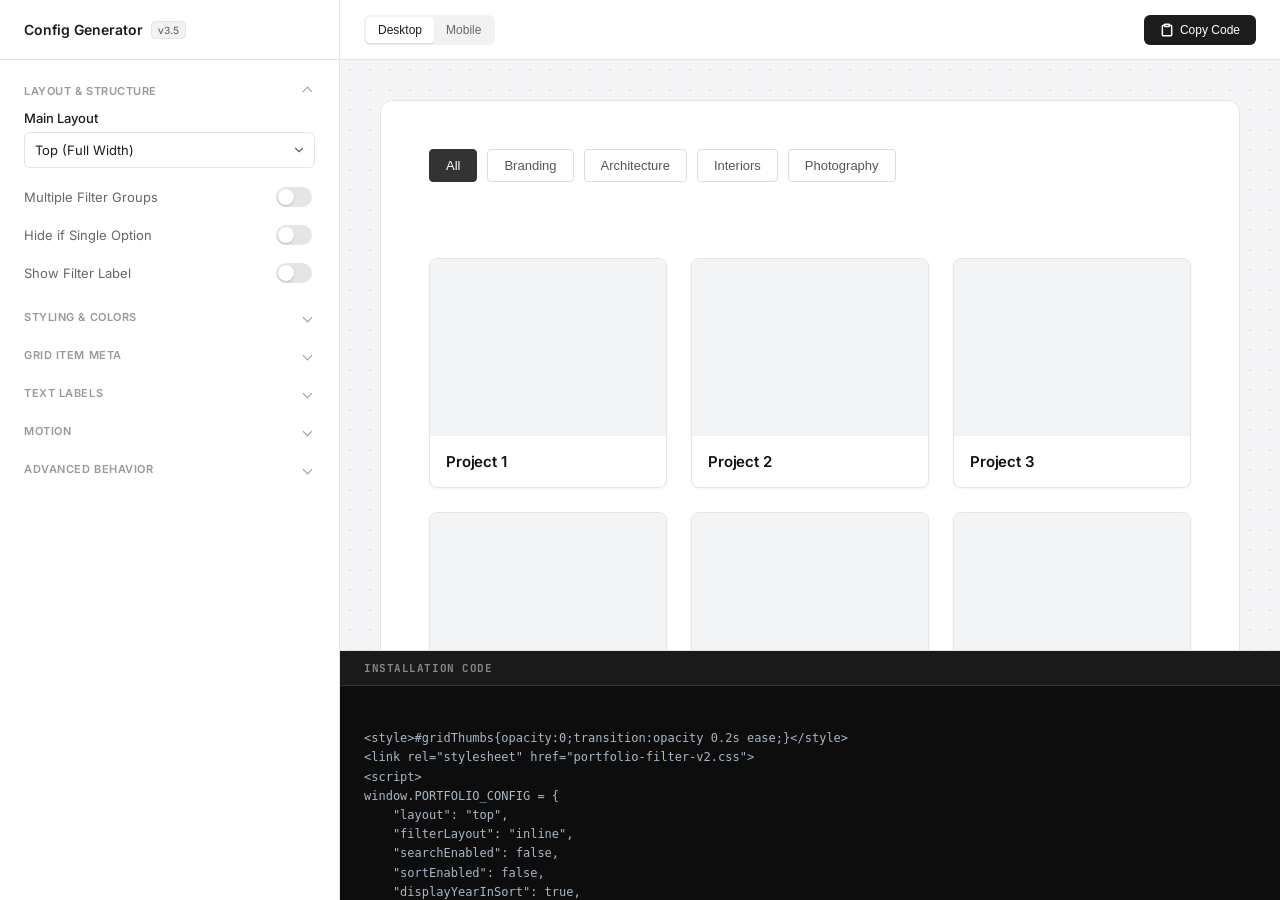
==== config-generator-v3.html @ 665043e7 "fix: code drawer fills full height on mobile code tab On mobile, the code tab was showing a fixed 25" ====
<!DOCTYPE html>
<html lang="en">
<head>
    <meta charset="UTF-8" />
    <meta name="viewport" content="width=device-width, initial-scale=1.0" />
    <title>Config Generator v3.5 (Premium UI)</title>

    <link rel="preconnect" href="https://fonts.googleapis.com">
    <link rel="preconnect" href="https://fonts.gstatic.com" crossorigin>
    <link href="https://fonts.googleapis.com/css2?family=Inter:wght@400;500;600&family=JetBrains+Mono:wght@400;500&display=swap" rel="stylesheet">

    <style>
        :root {
            /* --- THEME VARIABLES --- */
            --bg-body: #F5F5F7;
            --bg-sidebar: #FFFFFF;
            --text-main: #1C1C1E;
            --text-secondary: #666666;
            --text-tertiary: #999999;
            --border-light: #E5E5E5;
            --border-hover: #D4D4D4;
            --border-active: #1C1C1E;
            --accent: #1C1C1E;
            --accent-contrast: #FFFFFF;
            --shadow-sm: 0 1px 2px rgba(0,0,0,0.04);
            --shadow-md: 0 4px 6px -1px rgba(0,0,0,0.05), 0 2px 4px -1px rgba(0,0,0,0.03);
            --radius-sm: 6px;
            --radius-md: 8px;
            --radius-lg: 12px;
            --sidebar-width: 340px;
            --header-height: 60px;
        }

        * { box-sizing: border-box; outline: none; }

        body {
            font-family: 'Inter', sans-serif;
            background: var(--bg-body);
            color: var(--text-main);
            margin: 0;
            padding: 0;
            height: 100vh;
            display: flex;
            overflow: hidden;
            font-size: 13px;
            -webkit-font-smoothing: antialiased;
        }

        /* --- SIDEBAR --- */
        .sidebar {
            width: var(--sidebar-width);
            background: var(--bg-sidebar);
            border-right: 1px solid var(--border-light);
            display: flex;
            flex-direction: column;
            z-index: 20;
        }

        .sidebar-header {
            height: var(--header-height);
            padding: 0 24px;
            border-bottom: 1px solid var(--border-light);
            display: flex;
            align-items: center;
            justify-content: space-between;
            background: rgba(255,255,255,0.8);
            backdrop-filter: blur(10px);
        }

        .sidebar-header h2 {
            font-size: 14px;
            font-weight: 600;
            margin: 0;
            display: flex;
            align-items: center;
            gap: 8px;
        }

        .sidebar-header .badge {
            font-size: 10px;
            background: #F2F2F2;
            padding: 2px 6px;
            border-radius: 4px;
            color: var(--text-secondary);
            font-weight: 500;
            border: 1px solid #E5E5E5;
        }

        .sidebar-content {
            flex: 1;
            overflow-y: auto;
            padding: 24px;
        }

        .sidebar-content::-webkit-scrollbar { width: 6px; }
        .sidebar-content::-webkit-scrollbar-thumb { background: #E5E5E5; border-radius: 3px; }
        .sidebar-content::-webkit-scrollbar-thumb:hover { background: #D4D4D4; }

        .group { margin-bottom: 24px; }

        .group-header {
            font-size: 11px;
            font-weight: 600;
            text-transform: uppercase;
            letter-spacing: 0.05em;
            color: var(--text-tertiary);
            margin-bottom: 12px;
            cursor: pointer;
            display: flex;
            align-items: center;
            justify-content: space-between;
            transition: color 0.2s;
        }

        .group-header:hover { color: var(--text-main); }

        .group-header::after {
            content: '';
            width: 6px; height: 6px;
            border-right: 1.5px solid currentColor;
            border-bottom: 1.5px solid currentColor;
            transform: rotate(45deg);
            transition: transform 0.2s;
            margin-right: 4px;
        }

        .group.open .group-header::after { transform: rotate(-135deg); }
        .group-body { display: none; }
        .group.open .group-body { display: block; animation: slideIn 0.2s ease-out; }

        @keyframes slideIn { from { opacity: 0; transform: translateY(-5px); } to { opacity: 1; transform: translateY(0); } }

        .control-row { margin-bottom: 16px; }

        label {
            display: block;
            font-size: 13px;
            font-weight: 500;
            margin-bottom: 6px;
            color: var(--text-main);
        }

        .helper-text {
            font-size: 11px;
            color: var(--text-secondary);
            margin-top: 6px;
            line-height: 1.4;
        }

        input[type="text"], input[type="number"], select {
            width: 100%;
            height: 36px;
            padding: 0 10px;
            font-family: inherit;
            font-size: 13px;
            border: 1px solid var(--border-light);
            border-radius: var(--radius-sm);
            background: #fff;
            color: var(--text-main);
            transition: all 0.15s;
            appearance: none;
        }

        input:hover, select:hover { border-color: var(--border-hover); }
        input:focus, select:focus { border-color: var(--border-active); box-shadow: 0 0 0 3px rgba(0,0,0,0.05); }

        select {
            background-image: url("data:image/svg+xml;charset=UTF-8,%3csvg xmlns='http://www.w3.org/2000/svg' viewBox='0 0 24 24' fill='none' stroke='%23666' stroke-width='2' stroke-linecap='round' stroke-linejoin='round'%3e%3cpolyline points='6 9 12 15 18 9'%3e%3c/polyline%3e%3c/svg%3e");
            background-repeat: no-repeat;
            background-position: right 8px center;
            background-size: 14px;
            padding-right: 30px;
        }

        .toggle-row {
            display: flex;
            align-items: center;
            justify-content: space-between;
            margin-bottom: 12px;
            min-height: 24px;
        }

        .toggle-row label { margin: 0; font-weight: 400; color: var(--text-secondary); }

        input[type="checkbox"] {
            appearance: none;
            width: 36px;
            height: 20px;
            background: #E5E5E5;
            border-radius: 20px;
            position: relative;
            cursor: pointer;
            transition: 0.2s;
            border: none;
        }

        input[type="checkbox"]::after {
            content: '';
            position: absolute;
            top: 2px; left: 2px;
            width: 16px; height: 16px;
            background: #fff;
            border-radius: 50%;
            box-shadow: 0 1px 2px rgba(0,0,0,0.2);
            transition: 0.2s cubic-bezier(0.4, 0.0, 0.2, 1);
        }

        input[type="checkbox"]:checked { background: var(--accent); }
        input[type="checkbox"]:checked::after { transform: translateX(16px); }

        .color-row {
            display: flex;
            flex-direction: column;
            gap: 8px;
            background: #FAFAFA;
            padding: 12px;
            border-radius: var(--radius-md);
            border: 1px solid var(--border-light);
        }

        .color-chip {
            display: flex;
            align-items: center;
            justify-content: space-between;
        }

        .color-chip .color-label { font-size: 12px; font-weight: 500; }

        input[type="color"] {
            width: 28px;
            height: 28px;
            padding: 0;
            border: 1px solid var(--border-light);
            border-radius: 50%;
            overflow: hidden;
            cursor: pointer;
            background: none;
        }

        input[type="color"]::-webkit-color-swatch-wrapper { padding: 0; }
        input[type="color"]::-webkit-color-swatch { border: none; border-radius: 50%; }

        /* --- MAIN CONTENT --- */
        .main-content {
            flex: 1;
            display: flex;
            flex-direction: column;
            background: #F5F5F7;
            position: relative;
        }

        .topbar {
            height: var(--header-height);
            padding: 0 24px;
            border-bottom: 1px solid var(--border-light);
            background: #fff;
            display: flex;
            align-items: center;
            justify-content: space-between;
        }

        .device-toggle {
            background: #F2F2F2;
            padding: 2px;
            border-radius: 6px;
            display: flex;
        }

        .device-toggle button {
            border: none;
            background: transparent;
            padding: 6px 12px;
            font-size: 12px;
            font-weight: 500;
            color: var(--text-secondary);
            cursor: pointer;
            border-radius: 4px;
            transition: 0.2s;
        }

        .device-toggle button.active {
            background: #fff;
            color: var(--text-main);
            box-shadow: 0 1px 2px rgba(0,0,0,0.1);
        }

        .copy-btn {
            background: var(--accent);
            color: var(--accent-contrast);
            border: none;
            padding: 8px 16px;
            border-radius: 6px;
            font-weight: 500;
            font-size: 12px;
            cursor: pointer;
            display: flex;
            align-items: center;
            gap: 6px;
            transition: transform 0.1s, opacity 0.2s;
        }
        .copy-btn:hover { opacity: 0.9; }
        .copy-btn:active { transform: scale(0.98); }
        .copy-btn.copied { background: #10B981; }

        .preview-container {
            flex: 1;
            overflow-y: auto;
            padding: 40px;
            display: flex;
            justify-content: center;
            align-items: flex-start;
            background-image: radial-gradient(#E1E1E1 1px, transparent 1px);
            background-size: 20px 20px;
        }

        #previewFrame {
            background: #fff;
            width: 100%;
            max-width: 1100px;
            min-height: 600px;
            box-shadow: var(--shadow-lg);
            border-radius: var(--radius-lg);
            padding: 48px;
            transition: width 0.3s cubic-bezier(0.25, 0.8, 0.25, 1);
            display: flex;
            flex-direction: column;
            border: 1px solid var(--border-light);
        }

        #previewFrame.mobile {
            width: 375px;
            padding: 24px;
            border-radius: 30px;
            border: 8px solid #333;
        }

        .code-drawer {
            height: 250px;
            background: #0D0D0D;
            color: #E1E1E1;
            display: flex;
            flex-direction: column;
            border-top: 1px solid var(--border-light);
            font-family: 'JetBrains Mono', monospace;
        }

        .drawer-header {
            padding: 10px 24px;
            background: #1A1A1A;
            border-bottom: 1px solid #333;
            display: flex;
            align-items: center;
            justify-content: space-between;
        }

        .drawer-header h3 {
            margin: 0;
            font-size: 11px;
            text-transform: uppercase;
            letter-spacing: 0.05em;
            color: #888;
        }

        #codeOutput {
            flex: 1;
            padding: 24px;
            margin: 0;
            overflow: auto;
            font-size: 12px;
            line-height: 1.6;
            color: #A9B7C6;
        }

        .mobile-tabs { display: none; }
        .mobile-copy-btn { display: none; }

        @media (max-width: 1023px) {
            body { flex-direction: column; overflow: auto; height: auto; }
            .sidebar { width: 100%; height: auto; border-right: none; }
            .main-content { display: none; }

            /* Tab bar */
            .mobile-tabs {
                display: flex;
                position: fixed; bottom: 0; left: 0; right: 0;
                background: #fff;
                border-top: 1px solid #E5E5E5;
                z-index: 100;
                height: 68px;
                padding: 8px 12px;
                padding-bottom: calc(8px + env(safe-area-inset-bottom));
                gap: 6px;
                align-items: stretch;
            }

            /* Each tab button */
            .tab-btn {
                flex: 1;
                border: none;
                background: transparent;
                color: var(--text-tertiary);
                font-size: 11px;
                font-weight: 500;
                font-family: inherit;
                cursor: pointer;
                border-radius: 10px;
                display: flex;
                flex-direction: column;
                align-items: center;
                justify-content: center;
                gap: 4px;
                transition: background 0.18s ease, color 0.18s ease;
                -webkit-tap-highlight-color: transparent;
            }

            .tab-btn svg { opacity: 0.5; transition: opacity 0.18s ease; }

            /* Active tab — dark filled pill */
            .tab-btn.active {
                background: var(--accent);
                color: #fff;
                font-weight: 600;
            }
            .tab-btn.active svg { opacity: 1; }

            /* Show Copy Code button inside sidebar header on mobile */
            .mobile-copy-btn {
                display: flex;
            }

            body.tab-edit .sidebar { display: flex; padding-bottom: 80px; }
            body.tab-edit .main-content { display: none; }

            body.tab-preview .sidebar { display: none; }
            body.tab-preview .main-content { display: flex; height: 100vh; padding-bottom: 76px; }
            body.tab-preview .code-drawer { display: none; }

            body.tab-code .sidebar { display: none; }
            body.tab-code .main-content { display: flex; height: 100vh; padding-bottom: 76px; }
            body.tab-code .preview-container { display: none; }
            body.tab-code .code-drawer { flex: 1; height: auto; }
        }

        /* -------------------------------------------------------------
           MOCK PREVIEW CSS
        ------------------------------------------------------------- */
        .mock-wrapper {
            width: 100%;
            font-size: 14px;
            --pf-sticky-top: 20px;
            --pf-tag-bg: #f0f0f0;
            --pf-tag-text: #333;
            --pf-tag-radius: 4px;
            --pf-tag-border-width: 0px;
            --pf-tag-border-color: #cccccc;
            --pf-tag-pad-x: 6px;
            --pf-tag-pad-y: 2px;
            --pf-tag-font-size: 14px;
            --pf-truncate-font-size: 14px;
            --pf-truncate-text-color: #333;
        }

        /* --- PREVIEW GRID CARDS --- */
        .mock-item {
            position: relative;
            background: #FFFFFF;
            border-radius: var(--radius-md);
            overflow: hidden;
            display: flex;
            flex-direction: column;
            border: 1px solid #E5E5E5;
            box-shadow: 0 1px 3px rgba(0,0,0,0.05);
            transition: transform 0.2s ease, box-shadow 0.2s ease;
        }

        .mock-item:hover {
            transform: translateY(-2px);
            box-shadow: 0 10px 20px rgba(0,0,0,0.08);
            border-color: #D4D4D4;
        }

        .mock-item-image-placeholder {
            width: 100%;
            aspect-ratio: 4/3;
            background: #F3F4F6;
            position: relative;
            border-bottom: 1px solid #F0F0F0;
        }

        .mock-item-txt {
            padding: 16px;
            display: flex;
            flex-direction: column;
            gap: 6px;
        }

        .mock-item-txt h4 { margin: 0; font-size: 15px; font-weight: 600; color: #111; letter-spacing: -0.01em; }
        .mock-item-excerpt { font-size: 13px; color: #666; line-height: 1.5; margin-top: 4px; }

        .mock-item-meta-wrapper { display: flex; flex-wrap: wrap; gap: 6px; align-items: center; }

        .mock-meta-item { font-size: 12px; color: #666; font-weight: 500; }

        .mock-wrapper.pf-tag-style-pills .mock-meta-item {
            background: var(--pf-tag-bg);
            color: var(--pf-tag-text);
            border-radius: var(--pf-tag-radius);
            border: var(--pf-tag-border-width) solid var(--pf-tag-border-color);
            padding: var(--pf-tag-pad-y) var(--pf-tag-pad-x);
            font-size: var(--pf-tag-font-size);
            font-weight: 500;
        }

        /* --- LAYOUT LOGIC --- */
        .mock-wrapper.mock-layout-sidebar {
            display: flex;
            align-items: flex-start;
            gap: 4%;
        }
        .mock-wrapper.mock-layout-sidebar .mock-controls {
            width: var(--pf-sidebar-width, 30%);
            flex-shrink: 0;
        }
        .mock-wrapper.mock-layout-sidebar .mock-content {
            width: var(--pf-grid-width, 70%);
            flex-grow: 1;
        }
        .mock-wrapper.mock-layout-top {
            display: flex;
            flex-direction: column;
        }
        .mock-wrapper.mock-layout-top .mock-controls {
            width: 100%;
            margin-bottom: 30px;
        }

        /* --- PREVIEW CONTROLS STRUCTURE (TOP LAYOUT) --- */
        .mock-controls-top-row {
            display: flex; justify-content: space-between; align-items: flex-start; gap: 20px;
            width: 100%; margin-bottom: 16px;
        }
        .mock-controls-left { flex: 1; }
        .mock-controls-right {
            display: flex; gap: 10px; align-items: center; flex-shrink: 0;
        }
        .mock-reset-row { width: 100%; display: flex; justify-content: flex-end; margin-top: 10px; }

        /* Meta Layouts */
        .mock-item-txt.meta-layout-split {
            display: flex; flex-wrap: wrap; justify-content: space-between; align-items: baseline;
        }
        .mock-item-txt.meta-layout-split .mock-item-excerpt { width: 100%; }

        .mock-item-txt.meta-layout-stacked-above h4 { margin-top: 0; }
        .mock-item-txt .mock-item-excerpt { order: 999; }

        .mock-item-txt.meta-layout-overlay-top-left,
        .mock-item-txt.meta-layout-overlay-top-right {
            position: static !important;
        }
        .mock-item-txt.meta-layout-overlay-top-left .mock-item-meta-wrapper {
            position: absolute; top: 12px; left: 12px; z-index: 10; margin: 0;
        }
        .mock-item-txt.meta-layout-overlay-top-right .mock-item-meta-wrapper {
            position: absolute; top: 12px; right: 12px; z-index: 10; margin: 0; justify-content: flex-end;
        }
        [class*="meta-layout-overlay"] .mock-meta-item {
            background: rgba(255, 255, 255, 0.95) !important;
            color: #000 !important;
            box-shadow: 0 2px 8px rgba(0,0,0,0.1);
            backdrop-filter: blur(4px);
        }

        /* --- PREVIEW CONTROL ELEMENTS --- */
        .mock-options { display: flex; flex-wrap: wrap; gap: 8px; margin-bottom: 0; transition: max-height 0.3s ease; }
        .mock-filter-group { margin-bottom: 24px; }
        .mock-filter-header { font-weight: 600; text-transform: uppercase; font-size: 11px; margin-bottom: 10px; color: #555; letter-spacing: 0.05em; }

        /* Buttons */
        .mock-btn {
            border: 1px solid #E5E7EB; background: #fff; color: #333;
            padding: 8px 16px; border-radius: 4px; cursor: pointer; transition: all 0.2s;
            font-size: 13px; font-weight: 500;
        }
        .mock-btn:hover { border-color: #B0B0B0; }
        .mock-btn.active { border-color: #111; background: #111; color: #fff; }

        /* Minimal Text */
        .mock-wrapper.inline-variant-text .mock-btn {
            border: none; background: transparent; padding: 0; color: #555; font-weight: 400;
        }
        .mock-wrapper.inline-variant-text .mock-btn:hover { color: #111; }
        .mock-wrapper.inline-variant-text .mock-btn.active { text-decoration: underline; color: #000; font-weight: 600; }

        /* Checkboxes in Preview */
        .mock-label-check {
            display: flex; align-items: center; gap: 8px; margin-bottom: 6px; cursor: pointer;
            font-size: 14px; color: #333; width: 100%;
        }
        .mock-label-check input[type="checkbox"] {
            appearance: none; width: 16px; height: 16px; border: 1px solid #c7c7c7; border-radius: 3px;
            background: transparent; display: inline-grid; place-content: center; margin: 0;
            transition: border-color 0.2s ease, background-color 0.2s ease, box-shadow 0.2s ease;
        }
        .mock-label-check input[type="checkbox"]::after {
            content: ''; width: 6px; height: 10px; border-right: 2px solid #fff; border-bottom: 2px solid #fff;
            transform: rotate(45deg) scale(0); transition: transform 0.15s ease;
        }
        .mock-label-check input[type="checkbox"]:checked { background: #111; border-color: #111; }
        .mock-label-check input[type="checkbox"]:checked::after { transform: rotate(45deg) scale(1); }
        .mock-label-check input[type="checkbox"]:focus-visible { box-shadow: 0 0 0 3px rgba(0,0,0,0.08); }

        .mock-count { opacity: 0.6; font-size: 0.85em; margin-left: 4px; }

        /* Dropdowns in Preview */
        .mock-dropdown-header {
            border: 1px solid #E5E7EB; padding: 10px 14px; border-radius: 6px; cursor: pointer;
            display: flex; justify-content: space-between; align-items: center; background: #fff;
            font-size: 13px; font-weight: 500; width: 200px; /* Constrain width */
        }
        .mock-dropdown-header .mock-caret {
            width: 10px; height: 10px; transition: transform 0.2s;
        }
        .mock-dropdown-content {
            border: 1px solid #E5E7EB; border-radius: 6px; padding: 10px; margin-top: 6px; background: #fff;
            box-shadow: 0 4px 12px rgba(0,0,0,0.05);
            max-height: 0; overflow: hidden; opacity: 0; position: static; width: 200px;
            transition: max-height 0.3s ease, opacity 0.3s ease;
        }

        #previewFrame:not(.mobile) .mock-wrapper.mock-layout-top .mock-filter-group {
            position: relative;
        }

        #previewFrame:not(.mobile) .mock-wrapper.mock-layout-top .mock-dropdown-content {
            position: absolute;
            top: 100%;
            left: 0;
            z-index: 25;
        }

        .mock-filter-group.open .mock-dropdown-content {
            max-height: 400px; opacity: 1; overflow: visible;
        }
        .mock-filter-group.open .mock-dropdown-header .mock-caret,
        .mock-filter-group.accordion.open .mock-filter-header .mock-caret {
            transform: rotate(180deg);
        }

        /* Accordion */
        .mock-filter-group.accordion .mock-options {
            max-height: 0; overflow: hidden; opacity: 0;
            transition: max-height 0.3s ease, opacity 0.3s ease;
        }
        .mock-filter-group.accordion.open .mock-options {
            max-height: 500px; opacity: 1;
        }
        .mock-filter-group.accordion .mock-filter-header {
            display: flex; justify-content: space-between; cursor: pointer;
        }
        /* Fix Mobile Caret Size */
        #previewFrame.mobile .mock-filter-group.accordion .mock-filter-header .mock-caret { width: 10px; height: 10px; }

        /* Show More Button */
        .mock-truncate-toggle {
            background: none; border: none; padding: 0; color: #666; text-decoration: underline;
            cursor: pointer; font-size: 12px; margin-top: 8px; display: block;
        }

        /* Search Input */
        .mock-controls input#mockSearchInput {
            height: 38px; padding: 0 32px 0 12px; min-width: 200px;
            border-radius: 6px; border: 1px solid #D6D6D6; background: transparent;
            font-size: 13px; transition: border-color 0.2s ease, box-shadow 0.2s ease, background-color 0.2s ease;
            background-image: url("data:image/svg+xml,%3Csvg xmlns='http://www.w3.org/2000/svg' width='14' height='14' viewBox='0 0 24 24' fill='none' stroke='%23888' stroke-width='2' stroke-linecap='round' stroke-linejoin='round'%3E%3Ccircle cx='11' cy='11' r='8'%3E%3C/circle%3e%3Cline x1='21' y1='21' x2='16.65' y2='16.65'%3E%3C/line%3E%3C/svg%3E");
            background-repeat: no-repeat; background-position: right 10px center;
        }
        .mock-controls input#mockSearchInput:focus {
            border-color: #111; box-shadow: 0 0 0 3px rgba(0,0,0,0.08);
        }

        /* Sort Select */
        .mock-sort-select {
            height: 38px; padding: 0 28px 0 12px; border: 1px solid #D6D6D6; border-radius: 6px;
            font-size: 13px; cursor: pointer; background: transparent;
            background-image: url("data:image/svg+xml;charset=UTF-8,%3csvg xmlns='http://www.w3.org/2000/svg' viewBox='0 0 24 24' fill='none' stroke='%23666' stroke-width='2' stroke-linecap='round' stroke-linejoin='round'%3e%3cpolyline points='6 9 12 15 18 9'%3e%3c/polyline%3e%3c/svg%3e");
            background-repeat: no-repeat; background-position: right 8px center; background-size: 12px;
            appearance: none;
        }

        .mock-sort-select:focus {
            border-color: #111;
            box-shadow: 0 0 0 3px rgba(0,0,0,0.08);
        }

        #previewFrame:not(.mobile) .mock-controls-right input#mockSearchInput,
        #previewFrame:not(.mobile) .mock-controls-right .mock-sort-select {
            width: 220px;
            max-width: 100%;
        }

        /* Load More / Reset Buttons */
        .mock-load-btn {
            background: #1C1C1E; color: #fff; border: none; padding: 8px 16px; border-radius: 6px;
            cursor: pointer; font-weight: 500; font-size: 12px; height: 38px;
        }
        .mock-load-btn:hover { opacity: 0.9; }
        .mock-pagination { margin-top: 40px; display: flex; flex-direction: column; align-items: flex-end; width: 100%; }
        .mock-pag-txt { margin-bottom: 12px; font-size: 12px; color: #666; }

        /* Grid — responsive: 3 cols wide, 2 cols medium, 1 col narrow */
        .mock-grid {
            display: grid;
            grid-template-columns: repeat(auto-fill, minmax(min(100%, 220px), 1fr));
            gap: 24px;
        }

        /* Sticky */
        .mock-wrapper.sticky-enabled .mock-controls {
            position: sticky; top: var(--pf-sticky-top);
            max-height: calc(100vh - var(--pf-sticky-top) - 20px);
            overflow-y: auto; scrollbar-color: transparent transparent;
        }
        .mock-wrapper.sticky-enabled .mock-controls:hover { scrollbar-color: rgba(0,0,0,0.2) transparent; }

        /* Mobile Preview Overrides */
        #previewFrame.mobile .mock-grid { grid-template-columns: repeat(auto-fill, minmax(140px, 1fr)); }
        #previewFrame.mobile .mock-wrapper.sticky-enabled .mock-controls { position: static !important; }

        #previewFrame.mobile .mock-controls-top-row { flex-direction: column; gap: 16px; }
        #previewFrame.mobile .mock-controls-right { width: 100%; flex-direction: column; align-items: stretch; }
        #previewFrame.mobile .mock-controls-left { width: 100%; }
        #previewFrame.mobile .mock-reset-row { justify-content: flex-start; }
        #previewFrame.mobile .mock-dropdown-header, #previewFrame.mobile .mock-dropdown-content { width: 100%; }

        #previewFrame.mobile .mock-wrapper.mock-layout-sidebar { flex-direction: column; }
        #previewFrame.mobile .mock-wrapper.mock-layout-sidebar .mock-controls { width: 100%; margin-bottom: 20px; }
        #previewFrame.mobile .mock-wrapper.mock-layout-sidebar .mock-content { width: 100%; }

        #previewFrame.mobile .mobile-style-chips .mock-options { flex-wrap: nowrap; overflow-x: auto; padding-bottom: 4px; }
        #previewFrame.mobile .mobile-style-wrap .mock-options { flex-wrap: wrap; }
        #previewFrame.mobile .mobile-style-checkbox .mock-options { flex-direction: column; align-items: flex-start; }

    </style>
</head>

<body class="tab-edit">

    <div class="mobile-tabs">
        <button class="tab-btn active" onclick="setTab('edit')">
            <svg width="16" height="16" viewBox="0 0 24 24" fill="none" stroke="currentColor" stroke-width="2" stroke-linecap="round" stroke-linejoin="round"><circle cx="12" cy="12" r="3"/><path d="M19.4 15a1.65 1.65 0 0 0 .33 1.82l.06.06a2 2 0 1 1-2.83 2.83l-.06-.06a1.65 1.65 0 0 0-1.82-.33 1.65 1.65 0 0 0-1 1.51V21a2 2 0 1 1-4 0v-.09A1.65 1.65 0 0 0 9 19.4a1.65 1.65 0 0 0-1.82.33l-.06.06a2 2 0 1 1-2.83-2.83l.06-.06A1.65 1.65 0 0 0 4.68 15a1.65 1.65 0 0 0-1.51-1H3a2 2 0 1 1 0-4h.09A1.65 1.65 0 0 0 4.6 9a1.65 1.65 0 0 0-.33-1.82l-.06-.06a2 2 0 1 1 2.83-2.83l.06.06A1.65 1.65 0 0 0 9 4.68a1.65 1.65 0 0 0 1-1.51V3a2 2 0 1 1 4 0v.09a1.65 1.65 0 0 0 1 1.51 1.65 1.65 0 0 0 1.82-.33l.06-.06a2 2 0 1 1 2.83 2.83l-.06.06A1.65 1.65 0 0 0 19.4 9a1.65 1.65 0 0 0 1.51 1H21a2 2 0 1 1 0 4h-.09a1.65 1.65 0 0 0-1.51 1z"/></svg>
            Settings
        </button>
        <button class="tab-btn" onclick="setTab('preview')">
            <svg width="16" height="16" viewBox="0 0 24 24" fill="none" stroke="currentColor" stroke-width="2" stroke-linecap="round" stroke-linejoin="round"><rect x="2" y="3" width="20" height="14" rx="2"/><line x1="8" y1="21" x2="16" y2="21"/><line x1="12" y1="17" x2="12" y2="21"/></svg>
            Preview
        </button>
        <button class="tab-btn" onclick="setTab('code')">
            <svg width="16" height="16" viewBox="0 0 24 24" fill="none" stroke="currentColor" stroke-width="2" stroke-linecap="round" stroke-linejoin="round"><polyline points="16 18 22 12 16 6"/><polyline points="8 6 2 12 8 18"/></svg>
            Code
        </button>
    </div>

    <div class="sidebar">
        <div class="sidebar-header">
            <h2>Config Generator <span class="badge">v3.5</span></h2>
            <button class="copy-btn mobile-copy-btn" id="mobileCopyBtn" onclick="copyCode()">
                <svg width="14" height="14" viewBox="0 0 24 24" fill="none" stroke="currentColor" stroke-width="2.5" stroke-linecap="round" stroke-linejoin="round"><path d="M16 4h2a2 2 0 0 1 2 2v14a2 2 0 0 1-2 2H6a2 2 0 0 1-2-2V6a2 2 0 0 1 2-2h2"></path><rect x="8" y="2" width="8" height="4" rx="1" ry="1"></rect></svg>
                Copy Code
            </button>
        </div>
        <div class="sidebar-content">

            <div class="group open">
                <div class="group-header" onclick="togGroup(this)">Layout & Structure</div>
                <div class="group-body">
                    <div class="control-row">
                        <label>Main Layout</label>
                        <select id="layout">
                            <option value="top" selected>Top (Full Width)</option>
                            <option value="sidebar">Sidebar (Left 30% / Right 70%)</option>
                        </select>
                    </div>

                    <div class="toggle-row" id="stickyRow">
                        <label>Sticky Sidebar</label>
                        <input type="checkbox" id="stickySidebar">
                    </div>

                    <div class="control-row" id="stickySpacingRow" style="display:none;">
                        <label>Top Offset (px)</label>
                        <input type="number" id="stickyTopSpacing" value="20">
                        <div class="helper-text">Space from top of screen.</div>
                    </div>

                    <div class="toggle-row">
                        <label>Multiple Filter Groups</label>
                        <input type="checkbox" id="multipleFilterGroups">
                    </div>
                    <div class="toggle-row">
                        <label>Hide if Single Option</label>
                        <input type="checkbox" id="hideSingleValueFilters">
                    </div>
                    <div class="toggle-row" id="showFilterLabelRow">
                        <label>Show Filter Label</label>
                        <input type="checkbox" id="showFilterLabel">
                    </div>

                    <div class="control-row" id="sidebarWidthRow" style="display:none;">
                        <label>Sidebar Width (%)</label>
                        <input type="number" id="sidebarWidthPercent" value="30" min="10" max="90">
                    </div>
                    <div class="control-row" id="gridWidthRow" style="display:none;">
                        <label>Grid Width (%)</label>
                        <input type="number" id="gridWidthPercent" value="70" min="10" max="90">
                    </div>
                </div>
            </div>

            <div class="group">
                <div class="group-header" onclick="togGroup(this)">Styling & Colors</div>
                <div class="group-body">
                    <div class="control-row">
                        <label>Preset Theme</label>
                        <select id="stylePreset">
                            <option value="buttons">Buttons (Solid)</option>
                            <option value="underline">Underline (Tabs)</option>
                            <option value="minimal">Minimal Text</option>
                        </select>
                    </div>

                    <div class="control-row">
                        <label>Alignment</label>
                        <select id="align">
                            <option value="left">Left</option>
                            <option value="center">Center</option>
                            <option value="right">Right</option>
                        </select>
                    </div>

                    <div class="control-row" style="display: grid; grid-template-columns: 1fr 1fr; gap: 10px;">
                        <div><label>Gap (px)</label><input type="number" id="gap" value="10"></div>
                        <div><label>Margin (px)</label><input type="number" id="marginBottom" value="30"></div>
                    </div>

                    <div class="control-row" style="display: grid; grid-template-columns: 1fr 1fr; gap: 10px;">
                        <div><label>Radius</label><input type="number" id="radius" value="4"></div>
                        <div><label>Border</label><input type="number" id="borderWidth" value="1"></div>
                    </div>

                    <div class="control-row" style="display: grid; grid-template-columns: 1fr 1fr; gap: 10px;">
                        <div><label>Pad Vert</label><input type="number" id="padV" value="8"></div>
                        <div><label>Pad Horiz</label><input type="number" id="padH" value="16"></div>
                    </div>

                    <div class="color-row">
                        <div class="color-chip"><span class="color-label">Active Background</span><input type="color" id="c_bg_act" value="#333333"></div>
                        <div class="color-chip"><span class="color-label">Active Text</span><input type="color" id="c_txt_act" value="#ffffff"></div>
                        <div class="color-chip"><span class="color-label">Default Text</span><input type="color" id="c_txt_def" value="#555555"></div>
                        <input type="hidden" id="c_bg_def" value="transparent">
                        <input type="hidden" id="c_bor_def" value="#dddddd">
                        <input type="hidden" id="c_bor_act" value="#333333">
                    </div>
                </div>
            </div>

            <div class="group">
                <div class="group-header" onclick="togGroup(this)">Grid Item Meta</div>
                <div class="group-body">

                    <div class="toggle-row"><label>Show Tags</label><input type="checkbox" id="m_tags"></div>

                    <div class="control-row">
                        <label>Meta Layout</label>
                        <select id="metaLayout">
                            <option value="stacked-below">Stacked (Below Title)</option>
                            <option value="stacked-above" selected>Stacked (Above Title)</option>
                            <option value="split">Split (Inline)</option>
                            <option value="overlay-top-left">Overlay (Top Left)</option>
                            <option value="overlay-top-right">Overlay (Top Right)</option>
                        </select>
                    </div>

                    <div class="control-row">
                        <label>Tag Style</label>
                        <select id="tagStyle">
                            <option value="text" selected>Plain Text</option>
                            <option value="pills">Pills / Badges</option>
                        </select>
                    </div>

                    <div id="tagPillSettings" style="display:none; border-left: 2px solid var(--border-light); padding-left: 12px; margin-bottom: 16px;">
                        <div class="color-row">
                            <div class="color-chip"><span class="color-label">Badge Background</span><input type="color" id="tagBgColor" value="#f0f0f0"></div>
                            <div class="color-chip"><span class="color-label">Badge Text</span><input type="color" id="tagTextColor" value="#333333"></div>
                        </div>
                        <div class="control-row" style="margin-top:10px;"><label>Corner Radius (px)</label><input type="number" id="tagRadius" value="4"></div>
                        <input type="hidden" id="tagBorderColor" value="#cccccc">
                        <input type="hidden" id="tagBorderWidth" value="0">
                        <input type="hidden" id="tagPadX" value="6">
                        <input type="hidden" id="tagPadY" value="2">
                        <input type="hidden" id="tagFontSize" value="14">
                    </div>

                    <div class="control-row">
                        <label>Tag Delimiter</label>
                        <div style="display:flex; gap:8px;">
                            <select id="tagDelimiterMode">
                                <option value="space">Space</option>
                                <option value="comma">Comma</option>
                                <option value="pipe">Pipe |</option>
                                <option value="slash">Slash /</option>
                                <option value="custom">Custom</option>
                            </select>
                            <input type="text" id="tagDelimiterCustom" style="display:none; width:60px;" placeholder="Sym">
                        </div>
                    </div>

                    <div class="toggle-row"><label>Show Year</label><input type="checkbox" id="m_year"></div>
                    <div class="toggle-row"><label>Show Location</label><input type="checkbox" id="m_loc"></div>
                    <div class="toggle-row"><label>Show Excerpt</label><input type="checkbox" id="m_exc"></div>
                    <div class="toggle-row"><label>Show Custom Field</label><input type="checkbox" id="m_cust"></div>
                    <div class="control-row" id="customMetaRow" style="display:none;">
                        <label>Custom Field Key</label>
                        <input type="text" id="customMetaFields" placeholder="Client, Author">
                    </div>
                    <div class="toggle-row"><label>Show Labels (e.g. 'Year:')</label><input type="checkbox" id="showMetaLabels"></div>
                </div>
            </div>

            <div class="group">
                <div class="group-header" onclick="togGroup(this)">Text Labels</div>
                <div class="group-body">
                    <div class="control-row"><label>All Text</label><input type="text" id="allText" value="All"></div>
                    <div class="control-row"><label>Reset Text</label><input type="text" id="resetText" value="Reset All"></div>
                    <div class="control-row"><label>Search Placeholder</label><input type="text" id="searchPlaceholder" value="Search projects..."></div>
                    <div class="control-row"><label>Sort Label</label><input type="text" id="sortText" value="Sort By"></div>
                    <div class="control-row"><label>Default Filter Name</label><input type="text" id="defaultFilterName" value="Tags"></div>
                    <div class="control-row"><label>No Results Text</label><input type="text" id="noResultsText" value="No results found."></div>
                </div>
            </div>

            <div class="group">
                <div class="group-header" onclick="togGroup(this)">Motion</div>
                <div class="group-body">
                    <div class="control-row">
                        <label>Grid Animation</label>
                        <select id="gridAnimation">
                            <option value="none">None</option>
                            <option value="fade">Fade In</option>
                            <option value="fade-up" selected>Fade Up</option>
                            <option value="zoom">Zoom</option>
                        </select>
                    </div>
                    <div class="control-row" id="animSpeedRow">
                        <label>Speed</label>
                        <select id="animationSpeed">
                            <option value="slow">Slow</option>
                            <option value="normal" selected>Normal</option>
                            <option value="fast">Fast</option>
                        </select>
                    </div>
                    <div class="toggle-row" id="animStaggerRow">
                        <label>Stagger (Cascade)</label>
                        <input type="checkbox" id="animationStagger" checked>
                    </div>
                </div>
            </div>

            <div class="group">
                <div class="group-header" onclick="togGroup(this)">Advanced Behavior</div>
                <div class="group-body">
                    <div class="control-row">
                        <label>Desktop Filter Style</label>
                        <select id="desktopStyleSelect">
                            <option value="buttons">Buttons</option>
                            <option value="text">Minimal Text</option>
                            <option value="dropdown">Dropdown</option>
                            <option value="checkbox">Checkboxes</option>
                        </select>
                        <div class="helper-text" id="desktopStyleHelper"></div>
                        <input type="hidden" id="filterLayout" value="inline">
                        <input type="hidden" id="desktopInlineVariant" value="buttons">
                    </div>

                    <div class="control-row">
                        <label>Mobile Filter Style</label>
                        <select id="mobileDisplayStyle">
                            <option value="chips">Horizontal Chips</option>
                            <option value="wrap" selected>Stacked Wrap</option>
                            <option value="accordion">Accordion</option>
                            <option value="checkbox">Checkbox</option>
                        </select>
                        <div class="helper-text" id="mobileHelperText"></div>
                    </div>

                    <div class="toggle-row"><label>Search Bar</label><input type="checkbox" id="searchEnabled"></div>
                    <div class="toggle-row"><label>Sorting</label><input type="checkbox" id="sortEnabled"></div>
                    <div class="toggle-row"><label>Show Year in Sort</label><input type="checkbox" id="displayYearInSort" checked></div>
                    <div class="toggle-row"><label>Reset Button</label><input type="checkbox" id="showResetButton"></div>
                    <div class="toggle-row"><label>Multi-Select</label><input type="checkbox" id="allowMultiSelect"></div>
                    <div class="toggle-row"><label>Show Item Counts</label><input type="checkbox" id="showItemCounts"></div>

                    <div class="toggle-row"><label>Truncate Long Lists</label><input type="checkbox" id="truncateFilters"></div>
                    <div id="truncateSettings" style="display:none;">
                        <div class="control-row"><label>Max Items</label><input type="number" id="truncateMax" value="5"></div>
                        <div class="control-row" style="display: grid; grid-template-columns: 1fr 1fr; gap:10px;">
                            <div><label>More Label</label><input type="text" id="showMoreLabel" value="Show more"></div>
                            <div><label>Less Label</label><input type="text" id="showLessLabel" value="Show less"></div>
                        </div>
                        <input type="hidden" id="truncateToggleFontSize" value="14">
                        <input type="hidden" id="truncateToggleColor" value="#333333">
                    </div>

                    <div class="control-row">
                        <label>Default Sort</label>
                        <select id="defaultSortOrder">
                            <option value="original">Original</option>
                            <option value="asc">A-Z</option>
                            <option value="desc">Z-A</option>
                            <option value="date-newest">Newest</option>
                            <option value="date-oldest">Oldest</option>
                        </select>
                    </div>

                    <div class="toggle-row"><label>Random Order</label><input type="checkbox" id="randomOrder"></div>

                    <div class="control-row">
                        <label>Pagination</label>
                        <select id="pagType">
                            <option value="none">None</option>
                            <option value="loadMore">Load More Button</option>
                        </select>
                    </div>
                    <div class="control-row"><label>Items Per Page</label><input type="number" id="itemsPerPage" value="8"></div>
                    <div class="control-row"><label>Load Button Text</label><input type="text" id="loadMoreLabel" value="Load More Projects"></div>
                    <div class="toggle-row"><label>Show Progress Text</label><input type="checkbox" id="showProgress" checked></div>
                </div>
            </div>

        </div>
    </div>

    <div class="main-content">
        <div class="topbar">
            <div class="device-toggle">
                <button id="desktopToggle" class="active" onclick="setDev('desktop')">Desktop</button>
                <button id="mobileToggle" onclick="setDev('mobile')">Mobile</button>
            </div>
            <button class="copy-btn" id="copyBtn" onclick="copyCode()">
                <svg width="14" height="14" viewBox="0 0 24 24" fill="none" stroke="currentColor" stroke-width="2.5" stroke-linecap="round" stroke-linejoin="round"><path d="M16 4h2a2 2 0 0 1 2 2v14a2 2 0 0 1-2 2H6a2 2 0 0 1-2-2V6a2 2 0 0 1 2-2h2"></path><rect x="8" y="2" width="8" height="4" rx="1" ry="1"></rect></svg>
                Copy Code
            </button>
        </div>

        <div class="preview-container">
            <div id="previewFrame">
                <div class="mock-wrapper" id="mockWrapper"></div>
            </div>
        </div>

        <div class="code-drawer">
            <div class="drawer-header"><h3>Installation Code</h3></div>
            <pre id="codeOutput"></pre>
        </div>
    </div>

    <script>
      try {
        const TAGS = ['Branding', 'Architecture', 'Interiors', 'Photography']
        const LOCATIONS = ['Miami', 'Austin', 'NYC', 'LA']
        const YEARS = [2022, 2023, 2024, 2025]
        const AUTHORS = ['Alex Kim','Jordan Lee','Taylor Morgan','Riley Chen']
        const CLIENTS = ['Google', 'Apple', 'Nike', 'Tesla']

        let config = {}
        const DATA = Array.from({ length: 60 }, (_, i) => {
          const meta = {
            Location: LOCATIONS[i % LOCATIONS.length],
            Year: YEARS[i % YEARS.length],
            Author: AUTHORS[i % AUTHORS.length],
            Client: CLIENTS[i % CLIENTS.length]
          }
          return {
            id: i,
            title: `Project ${i + 1}`,
            tags: [TAGS[i % TAGS.length], TAGS[(i + 1) % TAGS.length]],
            location: meta.Location,
            year: meta.Year,
            excerpt: `Sample excerpt for Project ${i + 1}. Lorem ipsum dolor sit amet, consectetur adipiscing elit.`,
            author: meta.Author,
            client: meta.Client,
            meta
          }
        })

        let state = {
          page: 1,
          filters: { tags: [], location: [], year: [] },
          search: '',
          sort: 'original'
        }

        /* --- UI HELPERS --- */
        function prepareMockWrapper(el) {
          if (!el || el.dataset.mockWrapperReady === '1') return
          el.classList.add('pf-wrapper-prep')
          el.dataset.mockWrapperReady = '1'
          void el.offsetHeight
          requestAnimationFrame(() => {
            el.classList.add('pf-wrapper-ready')
            el.classList.remove('pf-wrapper-prep')
          })
        }

        function replayMockAnimations(gridEl, items, animMode, staggerOn) {
          if (!gridEl || !items || !items.length) return
          if (animMode === 'none') return

          const delayStep = staggerOn === false ? 0 : 60
          const baseTransform = animMode === 'zoom' ? 'scale(0.97)' : (animMode === 'fade-up' ? 'translateY(10px)' : 'none')

          items.forEach((el, idx) => {
            el.classList.remove('pf-anim-visible', 'is-visible')
            el.style.transition = 'none'
            el.style.opacity = '0'
            el.style.transform = baseTransform
            el.style.setProperty('--mock-anim-delay', `0ms`)
          })

          void gridEl.offsetHeight

          requestAnimationFrame(() => {
            items.forEach((el, idx) => {
              const delay = staggerOn === false ? 0 : idx * delayStep
              el.style.transition = ''
              el.style.opacity = ''
              el.style.transform = ''
              el.style.setProperty('--mock-anim-delay', `${delay}ms`)
              el.classList.add('pf-anim-visible', 'is-visible')
            })
          })
        }

        let sortInitialized = false
        let groupOpenState = {}
        let lastLayout = null
        let lastFilterLayout = null
        let lastMobileBehavior = null
        let lastMobileDisplayStyle = null
        let forceMobileCheckbox = false
        let previewRandomMap = null
        let lastRandomEnabled = false

        function getOptionsFromData(key) {
          const values = new Set()
          DATA.forEach(item => {
            if (Array.isArray(item[key])) item[key].forEach(v => values.add(v))
            else if (item[key] !== undefined && item[key] !== null) values.add(item[key])
          })
          return Array.from(values)
        }

        function getOptionCount(key, value) {
          let count = 0
          DATA.forEach(item => {
            const itemVal = item[key]
            if (Array.isArray(itemVal)) {
              if (itemVal.includes(value)) count += 1
            } else if (itemVal === value) {
              count += 1
            }
          })
          return count
        }

        function parseCustomFieldList(raw) {
          return (raw || '').split(',').map(v => v.trim()).filter(Boolean)
        }

        function mapMetaLayoutClass(layout) {
          const raw = (layout || 'stacked-above').toLowerCase()
          if (raw === 'stacked-above') return 'meta-layout-stacked-above'
          if (raw === 'split') return 'meta-layout-split'
          if (raw === 'overlay-top-left') return 'meta-layout-overlay-top-left'
          if (raw === 'overlay-top-right') return 'meta-layout-overlay-top-right'
          return 'meta-layout-stacked-below'
        }

        function sanitizeKeyForClass(key) {
          return key.toLowerCase().replace(/[^a-z0-9\s-]/g, '').trim().replace(/\s+/g, '-')
        }

        function clampPercent(value) {
          const num = Number(value)
          if (Number.isNaN(num)) return null
          return Math.min(90, Math.max(10, num))
        }

        function getMetaValue(item, keyName) {
          if (!keyName) return null
          const lower = keyName.toLowerCase()
          const metaObj = item.meta || {}
          const matchKey = Object.keys(metaObj).find(k => k.toLowerCase() === lower)
          if (matchKey) return metaObj[matchKey]
          if (lower === 'location') return item.location
          if (lower === 'year') return item.year
          if (lower === 'author') return item.author
          if (lower === 'client') return item.client
          return null
        }

        function shuffleArray(arr) {
          const copy = [...arr]
          for (let i = copy.length - 1; i > 0; i--) {
            const j = Math.floor(Math.random() * (i + 1))
            ;[copy[i], copy[j]] = [copy[j], copy[i]]
          }
          return copy
        }

        function resolveTagDelimiter(mode, custom) {
          if (mode === 'comma') return ', '
          if (mode === 'pipe') return ' | '
          if (mode === 'slash') return ' / '
          if (mode === 'dot') return ' • '
          if (mode === 'custom') return custom || ' '
          return ' '
        }

        function toggleFilter(key, value) {
          if (value === 'ALL_KEY') {
             state.filters[key] = []
          } else {
             const current = Array.isArray(state.filters[key]) ? [...state.filters[key]] : []
             const idx = current.indexOf(value)
             if (config.allowMultiSelect) {
                if (idx >= 0) current.splice(idx, 1)
                else current.push(value)
             } else {
                if (idx >= 0) current.splice(idx, 1)
                else { current.length = 0; current.push(value) }
             }
             state.filters[key] = current
          }
          state.page = 1
          renderMock()
        }

        function resetFilters() {
          state.filters = { tags: [], location: [], year: [] }
          state.search = ''
          state.sort = config.defaultSortOrder || 'original'
          state.page = 1
          const s = document.getElementById('mockSearchInput')
          if (s) s.value = ''
          renderMock()
        }

        function closeMockDropdown(group) {
          if (!group) return
          group.classList.remove('open')
          const header = group.querySelector('.mock-dropdown-header')
          const optsDiv = group.querySelector('.mock-dropdown-content')
          if (header) header.setAttribute('aria-expanded', 'false')
          if (optsDiv) {
            optsDiv.setAttribute('aria-hidden', 'true')
            optsDiv.style.maxHeight = 0
            optsDiv.style.opacity = 0
          }
          if (group.dataset.groupKey) groupOpenState[group.dataset.groupKey] = false
        }

        function closeOtherOpenMenus(currentGroup) {
          if (!currentGroup) return
          const isMobilePreview = document.getElementById('previewFrame')?.classList.contains('mobile')
          const useCheckboxDropdown = config.filterLayout === 'checkbox' && config.layout === 'top'
          const isDropdown = config.filterLayout === 'dropdown' || useCheckboxDropdown
          if (isMobilePreview || config.layout !== 'top' || !isDropdown) return
          const groups = document.querySelectorAll('.mock-controls-left .mock-filter-group.open')
          groups.forEach(group => {
            if (group === currentGroup) return
            closeMockDropdown(group)
          })
        }

        /* --- MOCK RENDERER --- */
        function renderFilterGroup(label, options, key, displayLabel, orderIndex) {
          if (!options || options.length === 0) return null
          if (!config.multipleFilterGroups && key !== 'tags') return null

          const group = document.createElement('div')
          group.className = 'mock-filter-group'

          const layout = config.layout || 'sidebar'
          const isMobilePreview = document.getElementById('previewFrame')?.classList.contains('mobile')
          const mobileDisplayMode = config.mobile?.displayStyle || 'chips'
          const mobileBehavior = config.mobile?.behavior || 'none'
          const isAccordion = mobileBehavior === 'accordion' && isMobilePreview
          const mobileCheckboxMode = isMobilePreview && (mobileBehavior === 'checkbox' || mobileDisplayMode === 'checkbox')
          const effectiveMobileStyle = mobileCheckboxMode ? 'checkbox' : mobileDisplayMode
          const useCheckboxDropdown = config.filterLayout === 'checkbox' && layout === 'top'
          const isDropdown = config.filterLayout === 'dropdown' || useCheckboxDropdown
          const forceLabelForLayout = config.filterLayout !== 'inline'
          const shouldShowLabel = forceLabelForLayout || config.showFilterLabel || isAccordion
          const isChipRow = isMobilePreview && effectiveMobileStyle === 'chips' && !isDropdown

          if (isAccordion) group.classList.add('accordion')
          if (isChipRow) group.classList.add('chip-row')

          group.style.marginBottom = (config.styles.marginBottom || 0) + 'px'
          group.dataset.groupKey = key

          const hasPersisted = typeof groupOpenState[key] === 'boolean'
          const defaultOpen = isDropdown && layout === 'sidebar' && !isMobilePreview && orderIndex === 0
          const startOpen = hasPersisted ? groupOpenState[key] : (isAccordion ? false : defaultOpen)

          if (startOpen) group.classList.add('open')
          groupOpenState[key] = startOpen

          const renderedLabel = displayLabel || label

          /* Truncation */
          const applyMockTruncation = container => {
            if (!config.truncateFilters || !container) return
            const maxVisible = Math.max(parseInt(config.truncateMax, 10) || 0, 0)
            const optionNodes = Array.from(container.children).filter(node => node.classList.contains('mock-option'))
            if (optionNodes.length <= maxVisible) return
            const hidden = optionNodes.slice(maxVisible)
            const hiddenWrap = document.createElement('div')
            hiddenWrap.className = 'mock-truncate-hidden'
            hiddenWrap.style.height = '0px'
            hiddenWrap.style.overflow = 'hidden'
            hiddenWrap.setAttribute('aria-hidden', 'true')
            hidden.forEach(node => hiddenWrap.appendChild(node))

            const toggle = document.createElement('button')
            toggle.type = 'button'
            toggle.className = 'mock-truncate-toggle'
            toggle.textContent = config.textLabels.showMore || 'Show more'
            toggle.setAttribute('aria-expanded', 'false')

            const setExpanded = expanded => {
                const startHeight = hiddenWrap.offsetHeight
                const targetHeight = expanded ? hiddenWrap.scrollHeight : 0
                hiddenWrap.style.height = `${startHeight}px`
                hiddenWrap.setAttribute('aria-hidden', expanded ? 'false' : 'true')
                toggle.textContent = expanded ? config.textLabels.showLess || 'Show less' : config.textLabels.showMore || 'Show more'
                toggle.setAttribute('aria-expanded', expanded ? 'true' : 'false')
                requestAnimationFrame(() => { hiddenWrap.style.height = `${targetHeight}px` })
                const tidy = () => {
                    if (expanded) hiddenWrap.style.height = 'auto'
                    hiddenWrap.removeEventListener('transitionend', tidy)
                }
                hiddenWrap.addEventListener('transitionend', tidy)
            }
            toggle.onclick = () => setExpanded(toggle.getAttribute('aria-expanded') !== 'true')
            container.appendChild(hiddenWrap)
            container.appendChild(toggle)
          }

          /* "All" Button Logic */
          const allBtn = createFilterControl(config.textLabels.allText, key, true)

          if (isDropdown) {
            const head = document.createElement('div')
            head.className = 'mock-dropdown-header' + (!shouldShowLabel ? ' hide-label' : '')
            head.setAttribute('role', 'button')
            head.innerHTML = `${shouldShowLabel ? renderedLabel : ''} <svg class="mock-caret" viewBox="0 0 10 6" aria-hidden="true"><path d="M1 1l4 4 4-4" stroke="currentColor" stroke-width="1.5" fill="none" stroke-linecap="round" stroke-linejoin="round"></path></svg>`
            const optsDiv = document.createElement('div')
            optsDiv.className = 'mock-dropdown-content'
            optsDiv.style.gap = config.styles.gap + 'px'
            optsDiv.setAttribute('aria-hidden', startOpen ? 'false' : 'true')
            const toggle = () => {
                const willOpen = !group.classList.contains('open')
                if (willOpen) closeOtherOpenMenus(group)
                group.classList.toggle('open')
                const isOpen = group.classList.contains('open')
                head.setAttribute('aria-expanded', isOpen ? 'true' : 'false')
                optsDiv.setAttribute('aria-hidden', isOpen ? 'false' : 'true')
                if (isOpen) {
                    optsDiv.style.maxHeight = optsDiv.scrollHeight + "px";
                    optsDiv.style.opacity = 1;
                } else {
                    optsDiv.style.maxHeight = 0;
                    optsDiv.style.opacity = 0;
                }
                groupOpenState[key] = isOpen
            }
            head.onclick = toggle
            group.appendChild(head)
            optsDiv.appendChild(allBtn)
            options.forEach(opt => optsDiv.appendChild(createFilterControl(opt, key)))
            applyMockTruncation(optsDiv)
            group.appendChild(optsDiv)
            if (isAccordion && startOpen) { requestAnimationFrame(() => { optsDiv.style.maxHeight = `${optsDiv.scrollHeight}px`; optsDiv.style.opacity = 1; }) }
          } else {
            let accordionOptsDiv = null
            if (shouldShowLabel) {
              const head = document.createElement('div')
              head.className = 'mock-filter-header'
              head.innerHTML = `${renderedLabel}${isAccordion ? ' <svg class="mock-caret" viewBox="0 0 10 6" aria-hidden="true"><path d="M1 1l4 4 4-4" stroke="currentColor" stroke-width="1.5" fill="none" stroke-linecap="round" stroke-linejoin="round"></path></svg>' : ''}`
              if (isAccordion) {
                head.setAttribute('role', 'button')
                head.onclick = () => {
                  group.classList.toggle('open')
                  const isOpen = group.classList.contains('open')
                  head.setAttribute('aria-expanded', isOpen ? 'true' : 'false')
                  if (accordionOptsDiv) {
                      accordionOptsDiv.setAttribute('aria-hidden', isOpen ? 'false' : 'true')
                      accordionOptsDiv.style.maxHeight = isOpen ? `${accordionOptsDiv.scrollHeight}px` : '0px'
                      accordionOptsDiv.style.opacity = isOpen ? 1 : 0
                  }
                  groupOpenState[key] = isOpen
                }
              }
              group.appendChild(head)
            }
            const optsDiv = document.createElement('div')
            optsDiv.className = 'mock-options'
            accordionOptsDiv = optsDiv
            if (isAccordion) {
              optsDiv.setAttribute('aria-hidden', startOpen ? 'false' : 'true')
              optsDiv.style.maxHeight = startOpen ? `${optsDiv.scrollHeight}px` : '0px'
              optsDiv.style.opacity = startOpen ? 1 : 0
            }
            optsDiv.style.justifyContent = config.styles.align === 'center' ? 'center' : (config.styles.align === 'right' ? 'flex-end' : 'flex-start')
            optsDiv.style.gap = config.styles.gap + 'px'

            if (isMobilePreview) {
              if (effectiveMobileStyle === 'chips') {
                optsDiv.style.flexWrap = 'nowrap'; optsDiv.style.overflowX = 'auto';
              } else {
                optsDiv.style.flexWrap = 'wrap'; optsDiv.style.overflow = 'visible';
              }
              if (mobileCheckboxMode) {
                optsDiv.style.flexDirection = 'column'; optsDiv.style.alignItems = 'flex-start'; optsDiv.style.flexWrap = 'nowrap';
              }
            } else {
              optsDiv.style.flexWrap = 'wrap'
            }

            optsDiv.appendChild(allBtn)
            options.forEach(opt => optsDiv.appendChild(createFilterControl(opt, key)))
            group.appendChild(optsDiv)
            applyMockTruncation(optsDiv)
            if (isAccordion && startOpen) { requestAnimationFrame(() => { optsDiv.style.maxHeight = `${optsDiv.scrollHeight}px` }) }
          }
          return group
        }

        function createFilterControl(opt, key, isAll = false) {
          const selected = Array.isArray(state.filters[key]) ? state.filters[key] : []
          const isActive = isAll ? selected.length === 0 : selected.includes(opt)
          let el
          const labelText = String(opt)
          const showCounts = !!config.showItemCounts && !isAll
          const countValue = showCounts ? getOptionCount(key, opt) : null

          const isMobilePreview = document.getElementById('previewFrame')?.classList.contains('mobile')
          const mobileDisplayMode = config.mobile?.displayStyle || 'chips'
          const mobileBehavior = config.mobile?.behavior || 'none'
          const mobileCheckboxMode = isMobilePreview && (mobileBehavior === 'checkbox' || mobileDisplayMode === 'checkbox')
          const useCheckbox = config.filterLayout === 'checkbox' || mobileCheckboxMode

          if (useCheckbox) {
            const label = document.createElement('label')
            label.className = 'mock-label-check mock-option'
            const chk = document.createElement('input')
            chk.type = 'checkbox'
            chk.checked = isActive
            chk.onchange = () => toggleFilter(key, isAll ? 'ALL_KEY' : opt)
            label.appendChild(chk)
            label.appendChild(document.createTextNode(labelText))
            if (showCounts) {
              const countEl = document.createElement('span')
              countEl.className = 'mock-count'
              countEl.textContent = `(${countValue})`
              label.appendChild(countEl)
            }
            el = label
          } else {
            const btn = document.createElement('button')
            btn.type = 'button'
            btn.className = 'mock-btn mock-option'
            btn.appendChild(document.createTextNode(labelText))
            if (showCounts) {
              const countEl = document.createElement('span')
              countEl.className = 'mock-count'
              countEl.textContent = `(${countValue})`
              btn.appendChild(countEl)
            }
            if (isActive) btn.classList.add('active')

            const s = config.styles
            const isTextVariant = config.filterLayout === 'inline' && config.desktopInlineVariant === 'text'

            if (isTextVariant) {
                btn.style.background = 'transparent'
                btn.style.border = 'none'
                btn.style.padding = '0'
                btn.style.color = isActive ? '#000' : '#555'
                btn.style.fontWeight = isActive ? '600' : '400'
                if (isActive) btn.style.textDecoration = 'underline'
            } else if (s.stylePreset === 'underline') {
                btn.style.background = 'transparent'
                btn.style.border = 'none'
                btn.style.borderBottom = `2px solid ${isActive ? s.colorActive.border : 'transparent'}`
                btn.style.borderRadius = 0
                btn.style.color = isActive ? s.colorActive.text : s.colorDefault.text
                btn.style.padding = `${s.paddingVertical}px ${s.paddingHorizontal}px`
            } else {
                Object.assign(btn.style, {
                  borderRadius: `${s.radius}px`,
                  padding: `${s.paddingVertical}px ${s.paddingHorizontal}px`,
                  border: `${s.borderWidth}px solid ${isActive ? s.colorActive.border : s.colorDefault.border}`,
                  background: isActive ? s.colorActive.bg : s.colorDefault.bg,
                  color: isActive ? s.colorActive.text : s.colorDefault.text
                })
            }
            btn.onclick = e => { e.preventDefault(); toggleFilter(key, isAll ? 'ALL_KEY' : opt) }
            el = btn
          }
          return el
        }

        function renderMock() {
          const wrap = document.getElementById('mockWrapper')
          if (!wrap) return

          const prevSearch = document.getElementById('mockSearchInput')
          const wasSearchFocused = prevSearch && document.activeElement === prevSearch
          const selection = wasSearchFocused ? { start: prevSearch.selectionStart, end: prevSearch.selectionEnd } : null

          const isMobilePreview = document.getElementById('previewFrame')?.classList.contains('mobile')
          const mobileDisplayMode = config.mobile?.displayStyle || 'chips'
          const mobileBehavior = config.mobile?.behavior || 'none'
          const effectiveMobileStyle = (mobileBehavior === 'checkbox' || mobileDisplayMode === 'checkbox') ? 'checkbox' : mobileDisplayMode
          const pillStyle = ['pill', 'pills', 'badge', 'badges'].includes((config.tagStyle?.style || 'text').toLowerCase())
          const metaLayout = (config.metaDisplay?.metaLayout || 'stacked-above').toLowerCase()
          const metaLayoutClassName = mapMetaLayoutClass(metaLayout)
          const stickyEnabled = !!config.stickySidebar && config.layout === 'sidebar'
          const sortLabel = (config.textLabels?.sortText || 'Sort By').trim() || 'Sort By'

          wrap.innerHTML = ''
          const mobileClasses = isMobilePreview ? ` mobile-style-${effectiveMobileStyle} mobile-behavior-${mobileBehavior}` : ''
          const inlineVariantClass = (config.filterLayout === 'inline' && config.desktopInlineVariant === 'text') ? ' inline-variant-text' : ''
          wrap.className = `mock-wrapper mock-layout-${config.layout}${mobileClasses}${inlineVariantClass} mock-anim ${config.gridAnimation}${pillStyle ? ' pf-tag-style-pills' : ''}${stickyEnabled ? ' sticky-enabled' : ''}`

          prepareMockWrapper(wrap)

          const speedMap = { slow: '0.8s', normal: '0.5s', fast: '0.3s' }
          wrap.style.setProperty('--mock-anim-duration', speedMap[config.animationSpeed] || '0.5s')
          wrap.style.setProperty('--mock-anim-delay-step', config.animationStagger === false ? '0ms' : '60ms')
          wrap.style.setProperty('--pf-group-gap', `${config.styles.marginBottom || 0}px`)
          wrap.style.setProperty('--pf-sticky-top', `${parseInt(config.stickyTopSpacing, 10) || 0}px`)
          wrap.style.setProperty('--pf-tag-bg', config.tagStyle?.bg || '#f0f0f0')
          wrap.style.setProperty('--pf-tag-text', config.tagStyle?.text || '#333333')
          wrap.style.setProperty('--pf-tag-radius', `${parseInt(config.tagStyle?.radius, 10) || 4}px`)
          wrap.style.setProperty('--pf-tag-border-width', `${parseInt(config.tagStyle?.borderWidth, 10) || 0}px`)
          wrap.style.setProperty('--pf-tag-border-color', config.tagStyle?.borderColor || '#cccccc')
          wrap.style.setProperty('--pf-tag-pad-x', `${parseInt(config.tagStyle?.padX, 10) || 6}px`)
          wrap.style.setProperty('--pf-tag-pad-y', `${parseInt(config.tagStyle?.padY, 10) || 2}px`)
          wrap.style.setProperty('--pf-tag-font-size', isNaN(parseInt(config.tagStyle?.fontSize, 10)) ? '14px' : `${parseInt(config.tagStyle?.fontSize, 10)}px`)
          wrap.style.setProperty('--pf-truncate-font-size', isNaN(parseInt(config.truncateToggle?.fontSize, 10)) ? '14px' : `${parseInt(config.truncateToggle?.fontSize, 10)}px`)
          wrap.style.setProperty('--pf-truncate-text-color', config.truncateToggle?.textColor || '#333')

          const sidebarWidthSetting = clampPercent(config.sidebarWidthPercent ?? 30) ?? 30
          const gridWidthSetting = clampPercent(config.gridWidthPercent ?? 70) ?? 70
          wrap.style.setProperty('--pf-sidebar-width', `${sidebarWidthSetting}%`)
          wrap.style.setProperty('--pf-grid-width', `${gridWidthSetting}%`)
          wrap.classList.toggle('pf-show-meta-labels', !!config.showMetaLabels)
          forceMobileCheckbox = isMobilePreview && (mobileBehavior === 'checkbox' || mobileDisplayMode === 'checkbox')

          /* CONTROLS STRUCTURE */
          const controls = document.createElement('div')
          controls.className = 'mock-controls'

          if (config.layout === 'top') {
              const topRow = document.createElement('div')
              topRow.className = 'mock-controls-top-row'

              const leftCol = document.createElement('div')
              leftCol.className = 'mock-controls-left'

              const rightCol = document.createElement('div')
              rightCol.className = 'mock-controls-right'

              // Filter Groups -> Left
              let renderIndex = 0
              const appendGroup = node => { if(node){ leftCol.appendChild(node); renderIndex++ } }
              appendGroup(renderFilterGroup(config.textLabels.defaultFilterName, getOptionsFromData('tags'), 'tags', undefined, renderIndex))
              appendGroup(renderFilterGroup('Location', LOCATIONS, 'location', undefined, renderIndex))
              appendGroup(renderFilterGroup('Year', YEARS, 'year', undefined, renderIndex))
              topRow.appendChild(leftCol)

              // Search & Sort -> Right
              if (config.searchEnabled) {
                const s = document.createElement('input')
                s.id = 'mockSearchInput'
                s.placeholder = config.textLabels.searchPlaceholder
                s.value = state.search
                s.oninput = e => { state.search = e.target.value.toLowerCase(); state.page = 1; renderMock() }
                s.onkeydown = e => { if (e.key === 'Enter') e.preventDefault() }
                rightCol.appendChild(s)
                if (wasSearchFocused) {
                  setTimeout(() => { s.focus(); if (selection) s.setSelectionRange(selection.start, selection.end) }, 0)
                }
              }
              if (config.sortEnabled) {
                  const sel = document.createElement('select')
                  sel.className = 'mock-sort-select'
                  let options = `<option value="original">${sortLabel}</option><option value="asc">Name (A-Z)</option><option value="desc">Name (Z-A)</option>`
                  if (config.displayYearInSort) options += `<option value="date-newest">Year (Newest)</option><option value="date-oldest">Year (Oldest)</option>`
                  sel.innerHTML = options
                  if (!config.displayYearInSort && state.sort.startsWith('date')) state.sort = 'original'
                  sel.value = state.sort
                  sel.onchange = e => { state.sort = e.target.value; renderMock() }
                  rightCol.appendChild(sel)
              }
              if (rightCol.children.length > 0) topRow.appendChild(rightCol)
              controls.appendChild(topRow)

              // Reset Row
              if (config.showResetButton) {
                  const resetRow = document.createElement('div')
                  resetRow.className = 'mock-reset-row'
                  const reset = document.createElement('button')
                  reset.className = 'mock-load-btn'
                  reset.textContent = config.textLabels.resetText
                  reset.onclick = () => resetFilters()
                  resetRow.appendChild(reset)
                  controls.appendChild(resetRow)
              }

          } else {
              // Sidebar Layout (Standard Column)
              if (config.searchEnabled) {
                const s = document.createElement('input')
                s.id = 'mockSearchInput'
                s.placeholder = config.textLabels.searchPlaceholder
                s.style.marginBottom = '15px'; s.style.width = '100%'
                s.value = state.search
                s.oninput = e => { state.search = e.target.value.toLowerCase(); state.page = 1; renderMock() }
                controls.appendChild(s)
                if (wasSearchFocused) {
                  setTimeout(() => { s.focus(); if (selection) s.setSelectionRange(selection.start, selection.end) }, 0)
                }
              }
              let renderIndex = 0
              const appendGroup = node => { if(node){ controls.appendChild(node); renderIndex++ } }
              appendGroup(renderFilterGroup(config.textLabels.defaultFilterName, getOptionsFromData('tags'), 'tags', undefined, renderIndex))
              appendGroup(renderFilterGroup('Location', LOCATIONS, 'location', undefined, renderIndex))
              appendGroup(renderFilterGroup('Year', YEARS, 'year', undefined, renderIndex))

              if (config.sortEnabled || config.showResetButton) {
                const sortDiv = document.createElement('div')
                sortDiv.className = 'mock-sort-row'
                if (config.sortEnabled) {
                  const sel = document.createElement('select')
                  sel.className = 'mock-sort-select'
                  let options = `<option value="original">${sortLabel}</option><option value="asc">Name (A-Z)</option><option value="desc">Name (Z-A)</option>`
                  if (config.displayYearInSort) options += `<option value="date-newest">Year (Newest)</option><option value="date-oldest">Year (Oldest)</option>`
                  sel.innerHTML = options
                  sel.value = state.sort
                  sel.onchange = e => { state.sort = e.target.value; renderMock() }
                  sortDiv.appendChild(sel)
                }
                if (config.showResetButton) {
                  const reset = document.createElement('button')
                  reset.className = 'mock-load-btn'; reset.style.marginLeft = config.sortEnabled ? 'auto' : '0'
                  reset.textContent = config.textLabels.resetText
                  reset.onclick = () => resetFilters()
                  sortDiv.appendChild(reset)
                }
                if (sortDiv.children.length) controls.appendChild(sortDiv)
              }
          }

          wrap.appendChild(controls)

          /* CONTENT */
          const contentCol = document.createElement('div')
          contentCol.className = 'mock-content'
          const grid = document.createElement('div')
          grid.className = 'mock-grid'

          const filtered = DATA.filter(item => {
            const selectedTags = Array.isArray(state.filters.tags) ? state.filters.tags : []
            const selectedLoc = Array.isArray(state.filters.location) ? state.filters.location : []
            const selectedYear = Array.isArray(state.filters.year) ? state.filters.year : []
            const tagMatch = !selectedTags.length || (item.tags && selectedTags.some(v => item.tags.includes(v)))
            const locMatch = !selectedLoc.length || selectedLoc.includes(item.location)
            const yearMatch = !selectedYear.length || selectedYear.some(v => String(v) === String(item.year))
            const metaSearch = Object.values(item.meta || {}).map(v => (Array.isArray(v) ? v.join(' ') : v)).join(' ')
            const searchMatch = !state.search || [item.title, (item.tags || []).join(' '), item.location, item.year, item.excerpt, item.author, metaSearch].join(' ').toLowerCase().includes(state.search)
            return tagMatch && locMatch && yearMatch && searchMatch
          })

          if (!config.randomOrder) { previewRandomMap = null; lastRandomEnabled = false; }
          if (config.randomOrder && state.sort === 'original') {
            if (!previewRandomMap || previewRandomMap.size !== DATA.length) {
              previewRandomMap = new Map()
              shuffleArray(DATA.map(d => d.id)).forEach((id, idx) => previewRandomMap.set(id, idx))
            }
            lastRandomEnabled = true
            filtered.sort((a, b) => {
              const aIdx = previewRandomMap?.get(a.id) ?? a.id
              const bIdx = previewRandomMap?.get(b.id) ?? b.id
              return aIdx - bIdx
            })
          }
          if (state.sort === 'asc') filtered.sort((a, b) => a.title.localeCompare(b.title))
          if (state.sort === 'desc') filtered.sort((a, b) => b.title.localeCompare(a.title))
          if (state.sort === 'date-newest') filtered.sort((a, b) => b.year - a.year)
          if (state.sort === 'date-oldest') filtered.sort((a, b) => a.year - b.year)

          const limit = config.pagination.type === 'none' ? filtered.length : state.page * config.pagination.itemsPerPage
          const shown = filtered.slice(0, limit)

          const showCustomMeta = config.metaDisplay.showCustomMeta ?? config.metaDisplay.showCustom
          let customFieldNames = showCustomMeta ? parseCustomFieldList(config.metaDisplay.customMetaFields) : []
          if (showCustomMeta && customFieldNames.length === 0) customFieldNames = ['Author']
          const ensureField = label => { if (!customFieldNames.some(f => f.toLowerCase() === label.toLowerCase())) customFieldNames.push(label) }
          if (showCustomMeta && config.metaDisplay.showLocation) ensureField('Location')
          if (showCustomMeta && config.metaDisplay.showYear) ensureField('Year')

          const delayStep = config.animationStagger === false ? 0 : 60
          const createdItems = []

          shown.forEach((item, idx) => {
            const el = document.createElement('div')
            el.className = 'mock-item'
            el.classList.add(metaLayoutClassName)

            const delay = config.gridAnimation !== 'none' ? idx * delayStep : 0
            el.style.setProperty('--mock-anim-delay', `${delay}ms`)

            const metaPieces = []
            if (config.metaDisplay.showTags && item.tags && item.tags.length) {
              if (pillStyle) {
                item.tags.forEach(t => metaPieces.push(`<span class="mock-meta-item mock-meta-tag">${t}</span>`))
              } else {
                metaPieces.push(`<span class="mock-meta-item mock-meta-tag">${(item.tags || []).join(config.metaDisplay.tagDelimiter || ' ')}</span>`)
              }
            }
            if (config.metaDisplay.showLocation && !showCustomMeta) {
                const labelHTML = config.showMetaLabels ? `<span class="mock-meta-label">Location: </span>` : '';
                metaPieces.push(`<span class="mock-meta-item mock-meta-location">${labelHTML}${item.location}</span>`)
            }
            if (config.metaDisplay.showYear && !showCustomMeta) {
                const labelHTML = config.showMetaLabels ? `<span class="mock-meta-label">Year: </span>` : '';
                metaPieces.push(`<span class="mock-meta-item mock-meta-year">${labelHTML}${item.year}</span>`)
            }
            if (showCustomMeta) {
              customFieldNames.forEach(name => {
                const rawVal = getMetaValue(item, name)
                if (rawVal === undefined || rawVal === null) return
                const delimiter = name.toLowerCase() === 'location' ? ' ' : config.metaDisplay.tagDelimiter || ' '
                const valueText = Array.isArray(rawVal) ? rawVal.join(delimiter) : rawVal
                if (String(valueText).trim() === '') return
                const label = name.trim() || name
                const safeKey = sanitizeKeyForClass(label || 'custom')
                const labelHTML = config.showMetaLabels ? `<span class="custom-tag-${safeKey}">${label}: </span>` : '';
                metaPieces.push(`<div class="custom-tag-${safeKey}-wrapper mock-meta-item mock-meta-custom">${labelHTML}<span class="custom-tag-value">${valueText}</span></div>`)
              })
            }

            const metaWrapperHtml = metaPieces.length ? `<div class="mock-item-meta-wrapper">${metaPieces.join('')}</div>` : ''
            const excerptHtml = config.metaDisplay.showExcerpt ? `<div class="mock-item-excerpt">${item.excerpt}</div>` : ''

            const metaBeforeTitle = metaLayoutClassName === 'meta-layout-stacked-above' || metaLayoutClassName.includes('overlay')
            const titleHtml = `<h4 class="portfolio-title">${item.title}</h4>`
            const combined = metaBeforeTitle ? `${metaWrapperHtml}${titleHtml}` : `${titleHtml}${metaWrapperHtml}`

            el.innerHTML = `
               <div class="mock-item-image-placeholder"></div>
               <div class="mock-item-txt ${metaLayoutClassName}">
                   ${combined}
                   ${excerptHtml}
               </div>`
            grid.appendChild(el)
            createdItems.push(el)
          })

          contentCol.appendChild(grid)
          requestAnimationFrame(() => { replayMockAnimations(grid, createdItems, config.gridAnimation, config.animationStagger) })

          if (!shown.length) {
            const empty = document.createElement('div')
            empty.className = 'mock-empty'
            empty.textContent = config.noResultsText || 'No results found.'
            contentCol.appendChild(empty)
          }

          if (config.pagination.type !== 'none' && shown.length < filtered.length) {
            const pag = document.createElement('div')
            pag.className = 'mock-pagination'
            if (config.pagination.showProgress) {
              pag.innerHTML += `<div class="mock-pag-txt">Showing ${shown.length} of ${filtered.length} Projects</div>`
            }
            const btn = document.createElement('button')
            btn.className = 'mock-load-btn'
            btn.textContent = config.pagination.loadMoreLabel
            btn.onclick = () => { state.page++; renderMock() }
            pag.appendChild(btn)
            contentCol.appendChild(pag)
          }
          wrap.appendChild(contentCol)
        }

        /* --- UPDATE & INIT --- */
        function updateAll() {
          try {
            // Mobile Style Helper Logic
            const mobileStyle = document.getElementById('mobileDisplayStyle').value
            const mobileHelper = document.getElementById('mobileHelperText')
            if (mobileHelper) {
                const map = { chips: 'Best space saver.', wrap: 'Shows all tags.', accordion: 'Expandable list.', checkbox: 'Good for many items.' }
                mobileHelper.textContent = map[mobileStyle] || ''
            }

            // Motion UI Logic
            const gridAnim = document.getElementById('gridAnimation')?.value || 'fade-up'
            const showMotionControls = gridAnim !== 'none'
            if (document.getElementById('animSpeedRow')) document.getElementById('animSpeedRow').style.display = showMotionControls ? 'block' : 'none'
            if (document.getElementById('animStaggerRow')) document.getElementById('animStaggerRow').style.display = showMotionControls ? 'flex' : 'none'

            // Mobile Logic
            let mobileDisplayStyle = 'wrap'
            let mobileBehavior = 'none'
            if (mobileStyle === 'wrap') mobileDisplayStyle = 'wrap'
            else if (mobileStyle === 'checkbox') { mobileDisplayStyle = 'checkbox'; mobileBehavior = 'checkbox' }
            else if (mobileStyle === 'accordion') { mobileDisplayStyle = 'wrap'; mobileBehavior = 'accordion' }

            // Filter Layout Logic
            const filterLayoutValue = document.getElementById('filterLayout').value
            const inlineVariantValue = document.getElementById('desktopInlineVariant').value || 'buttons'
            const isInlineLayout = filterLayoutValue === 'inline'

            const showFilterLabelToggle = document.getElementById('showFilterLabel')
            if (document.getElementById('showFilterLabelRow')) document.getElementById('showFilterLabelRow').style.display = isInlineLayout ? 'flex' : 'none'
            if (showFilterLabelToggle) showFilterLabelToggle.disabled = !isInlineLayout
            const effectiveShowLabel = isInlineLayout ? (showFilterLabelToggle?.checked ?? true) : true

            // Custom Meta Logic
            const customToggle = document.getElementById('m_cust')
            if (document.getElementById('customMetaRow')) document.getElementById('customMetaRow').style.display = customToggle?.checked ? 'block' : 'none'

            // Tag Pills Logic
            const tagStyleVal = document.getElementById('tagStyle')?.value || 'text'
            const showPillControls = ['pill', 'pills', 'badge', 'badges'].includes(tagStyleVal)
            if (document.getElementById('tagPillSettings')) document.getElementById('tagPillSettings').style.display = showPillControls ? 'block' : 'none'

            // Sticky & Width Logic
            const isSidebar = document.getElementById('layout').value === 'sidebar'
            if (document.getElementById('stickyRow')) document.getElementById('stickyRow').style.display = isSidebar ? 'flex' : 'none'
            if (document.getElementById('stickySpacingRow')) document.getElementById('stickySpacingRow').style.display = (isSidebar && document.getElementById('stickySidebar').checked) ? 'block' : 'none'
            if (document.getElementById('sidebarWidthRow')) document.getElementById('sidebarWidthRow').style.display = isSidebar ? 'flex' : 'none'
            if (document.getElementById('gridWidthRow')) document.getElementById('gridWidthRow').style.display = isSidebar ? 'flex' : 'none'

            // Truncate Logic
            if (document.getElementById('truncateSettings')) document.getElementById('truncateSettings').style.display = document.getElementById('truncateFilters').checked ? 'block' : 'none'

            // Delimiter Logic
            const tagDelimiterMode = document.getElementById('tagDelimiterMode').value
            if (document.getElementById('tagDelimiterCustom')) document.getElementById('tagDelimiterCustom').style.display = tagDelimiterMode === 'custom' ? 'block' : 'none'

            const safeInt = (id, def) => parseInt(document.getElementById(id)?.value, 10) || def
            // For CSS number strings in JSON as requested
            const safeStr = (id, def) => String(parseInt(document.getElementById(id)?.value, 10) || def)
            const safeClamp = (val, def) => { const n = Number(val); return (isNaN(n) ? def : Math.min(90, Math.max(10, n))); }

            config = {
              layout: document.getElementById('layout').value,
              filterLayout: filterLayoutValue,
              searchEnabled: document.getElementById('searchEnabled').checked,
              sortEnabled: document.getElementById('sortEnabled').checked,
              displayYearInSort: document.getElementById('displayYearInSort').checked,
              showResetButton: document.getElementById('showResetButton').checked,
              defaultSortOrder: document.getElementById('defaultSortOrder').value,
              multipleFilterGroups: document.getElementById('multipleFilterGroups').checked,
              hideSingleValueFilters: document.getElementById('hideSingleValueFilters').checked,
              showFilterLabel: effectiveShowLabel,
              allowMultiSelect: document.getElementById('allowMultiSelect').checked,
              showItemCounts: document.getElementById('showItemCounts').checked,
              desktopInlineVariant: inlineVariantValue,
              noResultsText: document.getElementById('noResultsText').value,
              randomOrder: document.getElementById('randomOrder').checked,
              stickySidebar: document.getElementById('stickySidebar').checked,
              stickyTopSpacing: safeInt('stickyTopSpacing', 20),
              truncateFilters: document.getElementById('truncateFilters').checked,
              truncateMax: safeInt('truncateMax', 5),
              truncateToggle: {
                fontSize: safeInt('truncateToggleFontSize', 14),
                textColor: document.getElementById('truncateToggleColor').value
              },
              textLabels: {
                allText: document.getElementById('allText').value,
                resetText: document.getElementById('resetText').value,
                searchPlaceholder: document.getElementById('searchPlaceholder').value,
                sortText: document.getElementById('sortText').value,
                defaultFilterName: document.getElementById('defaultFilterName').value,
                showMore: document.getElementById('showMoreLabel').value,
                showLess: document.getElementById('showLessLabel').value
              },
              pagination: {
                type: document.getElementById('pagType').value === 'infinite' ? 'none' : document.getElementById('pagType').value,
                itemsPerPage: safeInt('itemsPerPage', 12),
                loadMoreLabel: document.getElementById('loadMoreLabel').value,
                showProgress: document.getElementById('showProgress').checked
              },
              styles: {
                stylePreset: document.getElementById('stylePreset').value,
                align: document.getElementById('align').value,
                gap: safeStr('gap', 10),
                marginBottom: safeStr('marginBottom', 30),
                radius: safeStr('radius', 4),
                paddingVertical: safeStr('padV', 8),
                paddingHorizontal: safeStr('padH', 16),
                borderWidth: safeStr('borderWidth', 1),
                colorDefault: { bg: document.getElementById('c_bg_def').value, text: document.getElementById('c_txt_def').value, border: document.getElementById('c_bor_def').value },
                colorActive: { bg: document.getElementById('c_bg_act').value, text: document.getElementById('c_txt_act').value, border: document.getElementById('c_bor_act').value }
              },
              tagStyle: {
                style: document.getElementById('tagStyle').value.toLowerCase(),
                bg: document.getElementById('tagBgColor').value,
                text: document.getElementById('tagTextColor').value,
                radius: safeInt('tagRadius', 4),
                borderColor: document.getElementById('tagBorderColor').value,
                borderWidth: safeInt('tagBorderWidth', 0),
                padX: safeInt('tagPadX', 6),
                padY: safeInt('tagPadY', 2),
                fontSize: safeInt('tagFontSize', 14)
              },
              metaDisplay: {
                showTags: document.getElementById('m_tags').checked,
                tagDelimiter: resolveTagDelimiter(tagDelimiterMode, document.getElementById('tagDelimiterCustom').value),
                tagDelimiterMode: tagDelimiterMode,
                tagDelimiterCustom: document.getElementById('tagDelimiterCustom').value,
                metaLayout: document.getElementById('metaLayout').value.toLowerCase(),
                showYear: document.getElementById('m_year').checked,
                showLocation: document.getElementById('m_loc').checked,
                showExcerpt: document.getElementById('m_exc').checked,
                showCustomMeta: document.getElementById('m_cust').checked,
                customMetaFields: document.getElementById('customMetaFields').value,
                showCustom: document.getElementById('m_cust').checked
              },
              showMetaLabels: document.getElementById('showMetaLabels').checked,
              sidebarWidthPercent: safeClamp(document.getElementById('sidebarWidthPercent').value, 30),
              gridWidthPercent: safeClamp(document.getElementById('gridWidthPercent').value, 70),
              mobile: {
                displayStyle: mobileDisplayStyle,
                behavior: mobileBehavior
              },
              gridAnimation: gridAnim,
              animationSpeed: document.getElementById('animationSpeed').value,
              animationStagger: document.getElementById('animationStagger').checked
            }

            if (!sortInitialized) { state.sort = config.defaultSortOrder || 'original'; sortInitialized = true; }
            // If sort changed via settings, update state
            if (state.sort !== config.defaultSortOrder) {
                // If user hasn't manually interacted, sync.
                // Since this is a config generator, mostly we want WYSIWYG
                state.sort = config.defaultSortOrder
            }

            if (lastLayout !== config.layout || lastFilterLayout !== config.filterLayout || lastMobileBehavior !== config.mobile.behavior) {
                groupOpenState = {}
            }
            lastLayout = config.layout; lastFilterLayout = config.filterLayout; lastMobileBehavior = config.mobile.behavior; lastMobileDisplayStyle = mobileStyle;

            renderMock()
            generateCode()
          } catch (e) {
            console.error('Update Error:', e)
            document.getElementById('codeOutput').textContent = 'Error: ' + e.message
          }
        }

        function generateCode() {
          const cfg = {
            layout: config.layout,
            filterLayout: config.filterLayout,
            searchEnabled: config.searchEnabled,
            sortEnabled: config.sortEnabled,
            displayYearInSort: config.displayYearInSort,
            showResetButton: config.showResetButton,
            defaultSortOrder: config.defaultSortOrder,
            multipleFilterGroups: config.multipleFilterGroups,
            hideSingleValueFilters: config.hideSingleValueFilters,
            showFilterLabel: config.showFilterLabel,
            allowMultiSelect: config.allowMultiSelect,
            showItemCounts: config.showItemCounts,
            desktopInlineVariant: config.desktopInlineVariant,
            noResultsText: config.noResultsText,
            randomOrder: config.randomOrder,
            stickySidebar: config.stickySidebar,
            stickyTopSpacing: config.stickyTopSpacing,
            truncateFilters: config.truncateFilters,
            truncateMax: config.truncateMax,
            truncateToggle: config.truncateToggle,
            textLabels: config.textLabels,
            pagination: config.pagination,
            styles: config.styles,
            tagStyle: config.tagStyle,
            metaDisplay: config.metaDisplay,
            showMetaLabels: config.showMetaLabels,
            sidebarWidthPercent: config.sidebarWidthPercent,
            gridWidthPercent: config.gridWidthPercent,
            mobile: config.mobile,
            gridAnimation: config.gridAnimation,
            animationSpeed: config.animationSpeed,
            animationStagger: config.animationStagger
          }
          const js = `\n<style>#gridThumbs{opacity:0;transition:opacity 0.2s ease;}</style>\n<link rel="stylesheet" href="portfolio-filter-v2.css">\n<script>\nwindow.PORTFOLIO_CONFIG = ${JSON.stringify(cfg, null, 4)};\n<\/script>\n<script src="portfolio-filter-v2.js" defer><\/script>`
          document.getElementById('codeOutput').textContent = js
        }

        function initDesktopStyleSelect() {
          const layoutInput = document.getElementById('filterLayout')
          const variantInput = document.getElementById('desktopInlineVariant')
          const select = document.getElementById('desktopStyleSelect')
          const helper = document.getElementById('desktopStyleHelper')
          const helperCopy = {
            buttons: 'Solid clickable pills.',
            text: 'Simple text links.',
            dropdown: 'Space-saving dropdowns.',
            checkbox: 'Standard checkboxes.'
          }
          if (!select) return
          const apply = (val, shouldUpdate = true) => {
            if (val === 'dropdown') { layoutInput.value = 'dropdown'; variantInput.value = 'buttons' }
            else if (val === 'checkbox') { layoutInput.value = 'checkbox'; variantInput.value = 'buttons' }
            else { layoutInput.value = 'inline'; variantInput.value = val === 'text' ? 'text' : 'buttons' }
            if (helper) helper.textContent = helperCopy[val]
            if (shouldUpdate) updateAll()
          }
          select.addEventListener('change', e => apply(e.target.value))

          let initial = 'buttons'
          if (layoutInput.value === 'dropdown') initial = 'dropdown'
          else if (layoutInput.value === 'checkbox') initial = 'checkbox'
          else if (layoutInput.value === 'inline' && variantInput.value === 'text') initial = 'text'
          select.value = initial
          apply(initial, false)
        }

        document.querySelectorAll('input, select').forEach(el => el.addEventListener('input', updateAll))

        window.setTab = function(t) {
          document.body.className = 'tab-' + t
          document.querySelectorAll('.tab-btn').forEach(function(btn) {
            const isActive = btn.getAttribute('onclick') === "setTab('" + t + "')"
            btn.classList.toggle('active', isActive)
          })
        }
        window.setDev = function(d) {
            document.getElementById('previewFrame').className = d
            document.querySelectorAll('.device-toggle button').forEach(b => b.classList.remove('active'))
            document.getElementById(d + 'Toggle').classList.add('active')
            groupOpenState = {}
            renderMock()
        }
        window.togGroup = function(h) { h.parentNode.classList.toggle('open') }
        window.copyCode = function() {
            navigator.clipboard.writeText(document.getElementById('codeOutput').textContent)
            const copiedHTML = `
                <svg width="14" height="14" viewBox="0 0 24 24" fill="none" stroke="currentColor" stroke-width="2.5" stroke-linecap="round" stroke-linejoin="round"><polyline points="20 6 9 17 4 12"></polyline></svg>
                Copied!
            `
            ;['copyBtn', 'mobileCopyBtn'].forEach(function(id) {
                const btn = document.getElementById(id)
                if (!btn) return
                const original = btn.innerHTML
                btn.innerHTML = copiedHTML
                btn.classList.add('copied')
                setTimeout(function() { btn.innerHTML = original; btn.classList.remove('copied') }, 2000)
            })
        }

        initDesktopStyleSelect()
        updateAll()

      } catch (err) {
        document.body.innerHTML = '<h1>Error</h1><p>' + err.message + '</p>'
      }
    </script>
</body>
</html>
---- portfolio-filter-v2.css ----
/* Squarespace Portfolio Filter Ultimate v3.2 CSS */

@keyframes fadeInUp {
    from {
        opacity: 0;
        transform: translateY(20px);
    }

    to {
        opacity: 1;
        transform: translateY(0);
    }
}

@keyframes fadeIn {
    from {
        opacity: 0;
    }

    to {
        opacity: 1;
    }
}

/* --- LAYOUTS --- */
.portfolio-main-wrapper {
    display: flex;
    width: 100%;
    margin-bottom: 50px;
    box-sizing: border-box;
    /* transition: all 0.3s ease; */
    /* Optional: Smooth layout switch */
}

/* Section gutters for Squarespace portfolio */
.page-section .content:has(.portfolio-main-wrapper),
.page-section .content.portfolio-section-has-main-wrapper {
    padding-left: var(--sqs-site-gutter);
    padding-right: var(--sqs-site-gutter);
    box-sizing: border-box;
}

@media (max-width: 1023px) {

    .page-section .content:has(.portfolio-main-wrapper),
    .page-section .content.portfolio-section-has-main-wrapper {
        padding-left: var(--sqs-mobile-site-gutter);
        padding-right: var(--sqs-mobile-site-gutter);
    }
}

/* Sidebar Layout: 30% / 70% */
.portfolio-main-wrapper.layout-sidebar {
    flex-direction: row;
    align-items: flex-start;
    gap: 4%;
}

.portfolio-main-wrapper.layout-sidebar .portfolio-control-panel {
    width: var(--pf-sidebar-width, 30%);
    flex-shrink: 0;
}

.portfolio-main-wrapper.layout-sidebar .portfolio-content-col {
    width: var(--pf-grid-width, 70%);
    /* Keeping it flexible */
    flex-grow: 1;
}

/* Top Layout: Stacked */
.portfolio-main-wrapper.layout-top {
    flex-direction: column;
}

.portfolio-main-wrapper.layout-top .portfolio-control-panel {
    width: 100%;
    margin-bottom: 30px;
}

.portfolio-main-wrapper.layout-top .portfolio-content-col {
    width: 100%;
}

.portfolio-main-wrapper.pf-wrapper-prep,
.mock-wrapper.pf-wrapper-prep {
    opacity: 0;
    transform: translateY(8px);
    pointer-events: none;
}

.portfolio-main-wrapper.pf-wrapper-ready,
.mock-wrapper.pf-wrapper-ready {
    opacity: 1;
    transform: none;
    pointer-events: auto;
    transition: opacity 0.45s ease, transform 0.45s ease;
}

/* 1. Hide gridThumbs IMMEDIATELY, regardless of parent wrapper */
#gridThumbs {
    opacity: 0 !important;
    visibility: hidden;
    transition: opacity 0.2s ease;

    /* SAFETY NET: If JS crashes, automatically reveal content after 3 seconds */
    /* This prevents your site from staying blank forever if a bug occurs */
    animation: pfSafetyReveal 0.5s ease 3s forwards;
}

#gridThumbs .grid-item {
  position: relative;
}

/* 2. Also hide the control panel initially */
.portfolio-control-panel {
    opacity: 0;
    animation: fadeIn 0.5s ease forwards;
}

/* 3. When JS adds 'pf-ready' class to body, reveal everything */
body.pf-ready #gridThumbs {
    opacity: 1 !important;
    visibility: visible;
    animation: none;
    /* Cancel safety timer */
}

@keyframes pfSafetyReveal {
    to {
        opacity: 1;
        visibility: visible;
    }
}

/* Mobile: Stack everything */
@media (max-width: 1023px) {
    .portfolio-main-wrapper.layout-sidebar {
        flex-direction: column;
    }

    .portfolio-main-wrapper.layout-sidebar .portfolio-control-panel,
    .portfolio-main-wrapper.layout-sidebar .portfolio-content-col {
        width: 100%;
    }
}

/* --- SUBCATEGORIES --- */
.filter-options.children {
    padding-left: 20px;
    margin-top: 5px;
    display: none;
    flex-direction: column;
    gap: 5px;
}

.filter-item-wrapper.active .filter-options.children {
    display: flex;
}

/* Checkbox specific spacing */
.filter-label-checkbox {
    display: flex;
    align-items: center;
    gap: 8px;
    cursor: pointer;
    font-family: var(--pf-font);
    font-size: var(--pf-font-size);
    margin-bottom: 4px;
}

.filter-label-checkbox.child-checkbox {
    font-size: 0.9em;
    opacity: 0.9;
}

.filter-label-checkbox input[type="checkbox"] {
    appearance: none;
    width: 16px;
    height: 16px;
    border: 1px solid #c7c7c7;
    border-radius: 3px;
    background: transparent;
    display: inline-grid;
    place-content: center;
    transition: border-color 0.2s ease, background-color 0.2s ease, box-shadow 0.2s ease;
}

.filter-label-checkbox input[type="checkbox"]::after {
    content: '';
    width: 6px;
    height: 10px;
    border-right: 2px solid #fff;
    border-bottom: 2px solid #fff;
    transform: rotate(45deg) scale(0);
    transition: transform 0.15s ease;
}

.filter-label-checkbox input[type="checkbox"]:checked {
    background-color: #111;
    border-color: #111;
}

.filter-label-checkbox input[type="checkbox"]:checked::after {
    transform: rotate(45deg) scale(1);
}

.filter-label-checkbox input[type="checkbox"]:focus-visible {
    box-shadow: 0 0 0 3px rgba(0,0,0,0.08);
}

/* Control Panel Internals */
.portfolio-control-panel {
    margin-bottom: 30px;
}

/* Filter Groups */
.filters-wrapper {
    margin-bottom: 20px;
    display: flex;
    flex-wrap: wrap;
    row-gap: var(--pf-group-gap, 20px);
    column-gap: var(--pf-gap, 10px);
}

.sidebar-layout .filters-wrapper {
    flex-direction: column;
    row-gap: var(--pf-group-gap, 25px);
    column-gap: 0;
}

.filter-group-header {
    font-size: 14px;
    text-transform: uppercase;
    font-weight: 600;
    margin-bottom: 10px;
    margin-top: 0;
    color: #555;
    letter-spacing: 0.5px;
}

.filter-dropdown-header {
    display: flex;
    align-items: center;
    justify-content: space-between;
    gap: 10px;
}

.filter-dropdown-header .pf-caret {
    width: 12px;
    height: 8px;
    transition: transform 0.25s ease;
}

.portfolio-control-panel.layout-inline:not(.mobile-behavior-accordion) .pf-caret,
.portfolio-control-panel.layout-checkbox:not(.mobile-behavior-accordion) .pf-caret,
.portfolio-control-panel.mobile-style-checkbox:not(.mobile-behavior-accordion) .pf-caret {
    display: none;
}

.filter-group-header .pf-caret {
    width: 12px;
    height: 8px;
    transition: transform 0.25s ease;
    margin-left: 6px;
}

.filter-dropdown-content {
    max-height: 0;
    opacity: 0;
    overflow: hidden;
    margin-top: 8px;
    padding: 0 var(--pf-pad-h, 10px);
    border: 1px solid #eee;
    border-radius: var(--pf-radius, 4px);
    transition: max-height 0.3s ease, opacity 0.25s ease, padding 0.3s ease;
    display: flex;
    flex-wrap: wrap;
    gap: var(--pf-gap, 10px);
}

.filter-group-container.open .filter-dropdown-content {
    max-height: 600px;
    opacity: 1;
    padding: 10px var(--pf-pad-h, 10px);
}

.filter-group-container.open .filter-dropdown-header .pf-caret {
    transform: rotate(180deg);
}

/* Filter Options (General) */
.filter-options {
    transition: all 0.3s ease;
}

.portfolio-control-panel.inline-variant-text .filter-option-btn {
    border: none;
    background: transparent;
    padding: 0;
    box-shadow: none;
}

.portfolio-control-panel.inline-variant-text .filter-option-btn:not(.active) {
    color: var(--pf-text-def);
}

.portfolio-control-panel.inline-variant-text .filter-option-btn.active {
    color: var(--pf-text-act);
    text-decoration: underline;
}

.filter-options.children {
    margin-top: 10px;
    padding-left: 10px;
    border-left: 2px solid #eee;
    display: flex;
    flex-direction: column;
    gap: 5px;
    animation: fadeIn 0.3s ease forwards;
}

.sub-group {
    display: flex;
    flex-wrap: wrap;
    gap: 5px;
}

.filter-option-btn {
    transition: all 0.2s;
    cursor: pointer;
    outline: none;
    background: transparent;
    border: 1px solid #ddd;
    padding: 6px 12px;
    border-radius: 4px;
    font-size: 13px;
    color: #555;
    white-space: nowrap;
}

/* Pagination / Load More */
.portfolio-pagination-container {
    clear: both;
    padding: 30px 0;
    width: 100%;
    display: flex;
    flex-direction: column;
    align-items: flex-end;
    /* Align Right */
    text-align: right;
}

.load-more-btn {
    background: #333;
    color: #fff;
    border: none;
    border-radius: 4px;
    padding: 12px 24px;
    font-size: 14px;
    cursor: pointer;
    transition: background 0.2s, transform 0.2s;
}

.load-more-btn:hover {
    background: #555;
    transform: translateY(-1px);
}

.pagination-progress {
    font-size: 0.85em;
    color: #777;
    margin-bottom: 10px;
    font-weight: 500;
}

/* Global Elements */
.count {
    opacity: 0.6;
    font-size: 0.85em;
    margin-left: 3px;
}

.reset-btn {
    margin-left: 10px;
    background: none;
    border: none;
    text-decoration: underline;
    cursor: pointer;
    font-size: 12px;
    color: #888;
}

.reset-btn:hover {
    color: #333;
}

.pf-hide-label {
    visibility: hidden;
}

.portfolio-control-panel.layout-dropdown .pf-hide-label,
.portfolio-control-panel.layout-checkbox .pf-hide-label {
    visibility: visible;
}

.pf-no-results {
    text-align: center;
    padding: 30px 0;
    color: #666;
    font-size: 14px;
}

/* Meta Data Injection */
.portfolio-item-tags,
.portfolio-item-year,
.portfolio-item-location {
    font-size: 11px;
    text-transform: uppercase;
    letter-spacing: 0.5px;
    margin-bottom: 5px;
    color: #666;
}

.portfolio-item-excerpt {
    margin-top: 12px;
    font-size: 14px;
    color: #555;
    line-height: 1.6;
}

.portfolio-item-author,
.portfolio-item-budget {
    font-size: 12px;
    font-weight: bold;
    margin-top: 4px;
}

.portfolio-item-custom-meta {
    font-size: 12px;
    margin-top: 4px;
    color: #444;
}

.portfolio-item-custom-meta .custom-tag-value {
    font-weight: 600;
    margin-right: 8px;
}

.portfolio-meta-wrapper .portfolio-meta-item {
    font-size: var(--pf-tag-font-size, 14px);
    color: var(--pf-tag-text, #666);
    line-height: 1.4;
    letter-spacing: 0.2px;
    text-transform: none;
}

.pf-tag-style-pills .portfolio-meta-wrapper .portfolio-meta-item {
    background-color: var(--pf-tag-bg, #f0f0f0);
    color: var(--pf-tag-text, #333);
    border-radius: var(--pf-tag-radius, 4px);
    border: var(--pf-tag-border-width, 0px) solid var(--pf-tag-border-color, #cccccc);
    padding: var(--pf-tag-pad-y, 2px) var(--pf-tag-pad-x, 6px);
    font-weight: 600;
    line-height: 1.2;
    font-size: var(--pf-tag-font-size, inherit);
    display: inline-flex;
    align-items: center;
}

.portfolio-meta-wrapper {
    display: flex;
    flex-wrap: wrap;
    gap: 8px;
    align-items: center;
    margin-bottom: 6px;
}

.portfolio-meta-wrapper .portfolio-item-tags {
    display: flex;
    flex-wrap: wrap;
    gap: 6px;
}

.portfolio-meta-wrapper .portfolio-item-tags,
.portfolio-meta-wrapper .portfolio-item-year,
.portfolio-meta-wrapper .portfolio-item-location,
.portfolio-meta-wrapper .portfolio-item-custom-meta {
    margin-bottom: 0;
}

.portfolio-meta-wrapper .portfolio-item-custom-meta {
    display: flex;
    flex-wrap: wrap;
    gap: 6px;
    margin-top: 0;
}

.portfolio-meta-wrapper [class*="custom-tag-"][class$="-wrapper"] {
    display: inline-flex;
    align-items: center;
    gap: 4px;
}

.portfolio-meta-wrapper span[class^="custom-tag-"]:not(.custom-tag-value) {
    display: none;
}

body.pf-show-meta-labels .portfolio-meta-wrapper span[class^="custom-tag-"]:not(.custom-tag-value) {
    display: inline;
}

.portfolio-meta-wrapper .custom-tag-value {
    font-weight: 600;
}

.portfolio-text.meta-layout-split {
    display: grid;
    grid-template-columns: 1fr auto;
    column-gap: 12px;
    row-gap: 6px;
    align-items: start;
}

.portfolio-text.meta-layout-split .portfolio-meta-wrapper {
    justify-content: flex-end;
    margin-bottom: 0;
}

.portfolio-text.meta-layout-split .portfolio-item-excerpt {
    grid-column: 1 / -1;
}

.portfolio-text.meta-layout-stacked-above .portfolio-meta-wrapper {
    order: -1;
    width: 100%;
    margin-bottom: 6px;
}

#gridThumbs .portfolio-text.meta-layout-overlay-top-left,
#gridThumbs .portfolio-text.meta-layout-overlay-top-right {
    position: static;
}

#gridThumbs .portfolio-text.meta-layout-overlay-top-left .portfolio-meta-wrapper,
#gridThumbs .portfolio-text.meta-layout-overlay-top-right .portfolio-meta-wrapper {
    position: absolute;
    top: 12px;
    left: 12px;
    right: 12px;
    width: auto;
    margin-bottom: 0;
    display: inline-flex;
    flex-wrap: wrap;
    gap: 6px;
    z-index: 2;
}

.portfolio-text.meta-layout-overlay-top-right .portfolio-meta-wrapper {
    justify-content: flex-end;
}

.portfolio-text.meta-layout-stacked-below .portfolio-meta-wrapper {
    width: 100%;
}

/* Search & Sort input styles */
.search-group,
.sort-group {
    margin-bottom: 15px;
}

.search-group input {
    width: 100%;
    padding: 8px 12px;
    border: 1px solid #d6d6d6;
    border-radius: 4px;
    box-sizing: border-box;
    font-size: 14px;
    background: transparent;
    color: #333;
    transition: border-color 0.2s ease, box-shadow 0.2s ease, background-color 0.2s ease;
}

.search-group input:focus {
    border-color: #111;
    box-shadow: 0 0 0 3px rgba(0,0,0,0.08);
}

.sort-group {
    display: flex;
    align-items: center;
    flex-wrap: wrap;
    gap: 10px;
}

.sort-group select {
    padding: 6px 28px 6px 10px;
    border: 1px solid #d6d6d6;
    border-radius: 4px;
    font-size: 13px;
    background: transparent;
    color: #333;
    cursor: pointer;
    transition: border-color 0.2s ease, box-shadow 0.2s ease, background-color 0.2s ease;
}

.sort-group select:focus {
    border-color: #111;
    box-shadow: 0 0 0 3px rgba(0,0,0,0.08);
}

.sort-group span {
    font-size: 13px;
    color: #666;
}

/* Responsive */
@media (max-width: 1023px) {
    .portfolio-main-wrapper.sidebar-layout {
        flex-direction: column;
    }

    .portfolio-main-wrapper.sidebar-layout .portfolio-control-panel {
        width: 100%;
        position: static;
        margin-bottom: 30px;
        padding-right: 0;
    }

    .portfolio-content-col {
        width: 100%;
    }

    .portfolio-control-panel.mobile-style-chips .filter-options {
        flex-wrap: nowrap;
        overflow-x: auto;
        padding-bottom: 6px;
    }

    .portfolio-control-panel.mobile-style-wrap .filter-options {
        flex-wrap: wrap;
        overflow: visible;
    }

    .portfolio-control-panel.mobile-style-checkbox .filter-options {
        flex-direction: column;
        align-items: flex-start;
        flex-wrap: nowrap;
        overflow: visible;
        padding-bottom: 6px;
        gap: var(--pf-gap, 10px);
    }

    .portfolio-control-panel.mobile-style-checkbox .filter-dropdown-content {
        flex-direction: column;
        align-items: flex-start;
        flex-wrap: nowrap;
        overflow: hidden;
        padding-bottom: 6px;
        gap: var(--pf-gap, 10px);
        max-height: none;
        opacity: 1;
        padding: 10px var(--pf-pad-h, 10px);
        transition: height 0.3s ease, opacity 0.25s ease;
    }

    .portfolio-control-panel.mobile-style-checkbox .filter-dropdown-content[aria-hidden="true"] {
        height: 0;
        opacity: 0;
        padding-top: 0;
        padding-bottom: 0;
        pointer-events: none;
    }

    .portfolio-control-panel.mobile-behavior-accordion .filter-options {
        max-height: 0;
        overflow: hidden;
        opacity: 0;
        padding-top: 0;
        padding-bottom: 0;
        transition: max-height 0.3s ease, opacity 0.25s ease, padding 0.3s ease;
    }

    .portfolio-control-panel.mobile-behavior-accordion .filter-group-container.open .filter-options {
        max-height: 1000vh !important;
        opacity: 1;
        padding-top: 10px;
        padding-bottom: 10px;
    }

    .portfolio-control-panel.mobile-behavior-accordion .filter-group-container.open .pf-caret {
        transform: rotate(180deg);
    }

    .portfolio-control-panel.mobile-behavior-accordion .filter-group-header .pf-caret {
        width: 12px;
        height: 8px;
        transition: transform 0.25s ease;
        margin-left: 8px;
    }

    .portfolio-control-panel.mobile-behavior-accordion .filter-group-container.open .pf-caret {
        transform: rotate(180deg);
    }

    .portfolio-control-panel.mobile-behavior-accordion .pf-hide-label {
        visibility: visible;
    }
}

@media (min-width: 1024px) {

    .portfolio-control-panel.mobile-style-chips .filter-options,
    .portfolio-control-panel.mobile-style-wrap .filter-options,
    .portfolio-control-panel.mobile-style-checkbox .filter-options {
        flex-wrap: wrap;
        overflow: visible;
        padding-bottom: 0;
    }
}

.portfolio-main-wrapper #gridThumbs {
    padding-left: 0;
    padding-right: 0;
    min-height: 1px !important;
}

.tweak-portfolio-grid-basic-width-full .portfolio-main-wrapper {
    width: 100%;
    padding-left: var(--sqs-site-gutter);
    padding-right: var(--sqs-site-gutter);
}

.tweak-portfolio-grid-basic-width-inset .portfolio-main-wrapper {
    width: 100%;
    max-width: var(--sqs-site-max-width);
    margin: 0 auto;
}

.grid-item {
    opacity: 1;
}

/* Active state: Visible */
.grid-item.fade-in-up {
    animation: fadeInUp 0.6s ease forwards;
    /* 'forwards' keeps it visible at the end */
}

.pf-anim {
    --pf-anim-duration: 0.5s;
    --pf-anim-delay-step: 60ms;
}

.pf-anim .grid-item {
    opacity: 0;
    transform: none;
    transition: opacity var(--pf-anim-duration) ease, transform var(--pf-anim-duration) ease;
    transition-delay: var(--pf-anim-delay, 0ms);
}

.pf-anim.pf-anim-none .grid-item {
    opacity: 1 !important;
    transform: none !important;
    transition: none !important;
}

.pf-anim.pf-anim-fade .grid-item {
    opacity: 0;
}

.pf-anim.pf-anim-fade-up .grid-item {
    opacity: 0;
    transform: translateY(10px);
}

.pf-anim.pf-anim-zoom .grid-item {
    opacity: 0;
    transform: scale(0.97);
}

.pf-anim .grid-item.pf-anim-visible {
    opacity: 1;
    transform: none;
}

/* --- STATIC STYLES MOVED FROM JS --- */
.filters-wrapper {
    display: flex;
    flex-wrap: wrap;
    row-gap: var(--pf-group-gap);
    column-gap: var(--pf-gap);
    justify-content: var(--pf-align);
}

.filter-group-container {
    margin-bottom: 0;
}

.filter-options {
    gap: var(--pf-gap);
    justify-content: var(--pf-align);
    display: flex;
    flex-wrap: wrap;
}

/* FILTER ITEM WRAPPER (Parent + Child Grouping) */
.filter-item-wrapper {
    display: flex;
    flex-direction: column;
    align-items: flex-start;
    /* width is layout-dependent — overridden below */
}

/* Inline layout: items must be auto-width so they flow horizontally.
   This also overrides any external stylesheet that sets width:100% */
.portfolio-control-panel.layout-inline .filter-item-wrapper {
    width: auto;
}

.filter-options.children {
    margin-top: 5px;
    margin-left: 10px;
    display: none;
    flex-direction: column;
    gap: 5px;
}

.filter-item-wrapper.active .filter-options.children {
    display: flex;
}

/* ── Topbar inline: subcategory bar floats below without shifting grid ── */
.portfolio-control-panel.pf-topbar.layout-inline {
    position: relative;
}

.portfolio-control-panel.pf-topbar.layout-inline .filter-options.children {
    position: absolute;
    top: 100%;
    left: 0;
    right: 0;
    margin: 0;
    padding: 8px 0;
    padding-left: 0;
    flex-direction: row;
    flex-wrap: wrap;
    gap: var(--pf-gap);
    background: var(--pf-subfilter-bg, #fff);
    border-bottom: 1px solid var(--pf-border-def, #ddd);
    z-index: 100;
    animation: pfSubfilterIn 0.18s ease;
}

@keyframes pfSubfilterIn {
    from { opacity: 0; transform: translateY(-5px); }
    to   { opacity: 1; transform: translateY(0); }
}

/* Mobile: revert subcategory bar to normal in-flow layout */
@media (max-width: 1023px) {
    .portfolio-control-panel.pf-topbar.layout-inline .filter-options.children {
        position: static;
        flex-direction: column;
        padding: 0;
        padding-left: 20px;
        margin-top: 5px;
        border-bottom: none;
        background: transparent;
        animation: none;
    }
}

.filter-label-checkbox {
    display: flex;
    align-items: center;
    gap: 6px;
    cursor: pointer;
    font-family: var(--pf-font);
    font-size: var(--pf-font-size);
}

/* Dropdown specifics */
.filter-dropdown-header {
    padding: var(--pf-pad-v) var(--pf-pad-h);
    border: 1px solid var(--pf-border-def);
    border-radius: var(--pf-radius);
    cursor: pointer;
    display: flex;
    justify-content: space-between;
    align-items: center;
    gap: 10px;
}

.filter-dropdown-header .pf-caret {
    width: 12px;
    height: 8px;
    transition: transform 0.25s ease;
    flex-shrink: 0;
}

.filter-dropdown-content {
    max-height: 0;
    opacity: 0;
    overflow: hidden;
    margin-top: 8px;
    padding: 0 var(--pf-pad-h);
    border: 1px solid #eee;
    border-radius: var(--pf-radius);
    transition: max-height 0.3s ease, opacity 0.25s ease, padding 0.3s ease;
    display: flex;
    flex-wrap: wrap;
    gap: var(--pf-gap);
}

.filter-group-container.open .filter-dropdown-content {
    max-height: 600px;
    opacity: 1;
    padding: 10px var(--pf-pad-h);
}

.filter-group-container.open .filter-dropdown-header .pf-caret {
    transform: rotate(180deg);
}

@media (max-width: 1023px) {
    .portfolio-control-panel:not(.mobile-style-checkbox) .filter-options {
        flex-wrap: var(--pf-mobile-wrap);
        overflow-x: var(--pf-mobile-overflow);
        padding-bottom: 5px;
    }

    .portfolio-control-panel.mobile-style-checkbox .filter-options,
    .portfolio-control-panel.mobile-style-checkbox .filter-dropdown-content {
        flex-direction: column;
        align-items: flex-start;
        flex-wrap: nowrap;
        overflow: visible;
        padding-bottom: 5px;
        gap: var(--pf-gap);
    }
}

.filter-option-btn {
    border-radius: var(--pf-radius);
    border-width: var(--pf-border-w);
    border-style: var(--pf-border-s);
    padding: var(--pf-pad-v) var(--pf-pad-h);
    background-color: var(--pf-bg-def);
    color: var(--pf-text-def);
    border-color: var(--pf-border-def);
    font-family: var(--pf-font);
    font-size: var(--pf-font-size);
    text-transform: var(--pf-transform);
    letter-spacing: var(--pf-letter-spacing);
}

.filter-option-btn:hover {
    background-color: var(--pf-bg-hov);
    color: var(--pf-text-hov);
    border-color: var(--pf-border-hov);
}

.filter-option-btn.active {
    background-color: var(--pf-bg-act);
    color: var(--pf-text-act);
    border-color: var(--pf-border-act);
}

/* Presets */
.portfolio-control-panel.preset-underline .filter-option-btn {
    border: none;
    border-bottom: 2px solid transparent;
    border-radius: 0;
    padding-left: 0;
    padding-right: 0;
    background: transparent !important;
}

.portfolio-control-panel.preset-underline .filter-option-btn:hover {
    border-bottom-color: var(--pf-border-hov);
}

.portfolio-control-panel.preset-underline .filter-option-btn.active {
    border-bottom-color: var(--pf-border-act);
    color: var(--pf-text-act);
}

.portfolio-control-panel.preset-minimal .filter-option-btn {
    border: none;
    background: transparent !important;
    padding: 0;
}

.portfolio-control-panel.preset-minimal .filter-option-btn:not(:last-child)::after {
    content: var(--pf-separator, '/');
    margin-left: var(--pf-gap);
    color: var(--pf-separator-color, #ccc);
}
/* --- EXTENSIONS --- */

/* Sticky Sidebar */
.pf-sticky-enabled.layout-sidebar .portfolio-control-panel,
.pf-sticky-enabled.layout-sidebar .portfolio-control-panel.pf-sticky {
    position: -webkit-sticky;
    position: sticky;
    top: var(--pf-sticky-top, 20px);
    max-height: calc(100vh - var(--pf-sticky-top, 20px) - 20px);
    overflow-y: auto;
    z-index: 90;
    align-self: flex-start; /* Required for sticky flex child */
    /* Firefox */
    scrollbar-width: thin;
    scrollbar-color: transparent transparent; /* Thumb Track */
}

/* 2. Hover State: Reveal the Scrollbar */
.pf-sticky-enabled.layout-sidebar .portfolio-control-panel:hover {
    /* Firefox */
    scrollbar-color: rgba(0,0,0,0.2) transparent;
}

/* 3. Webkit (Chrome/Safari) Styling */
.pf-sticky-enabled.layout-sidebar .portfolio-control-panel::-webkit-scrollbar {
    width: 4px; /* Keep it thin */
}
.pf-sticky-enabled.layout-sidebar .portfolio-control-panel::-webkit-scrollbar-track {
    background: transparent;
}
.pf-sticky-enabled.layout-sidebar .portfolio-control-panel::-webkit-scrollbar-thumb {
    background-color: transparent; /* Hidden by default */
    border-radius: 20px;
}
.pf-sticky-enabled.layout-sidebar .portfolio-control-panel:hover::-webkit-scrollbar-thumb {
    background-color: rgba(0,0,0,0.2); /* Visible on hover */
}

/* Truncation */
.pf-truncated {
    display: none !important;
}

.pf-truncate-toggle,
.pf-truncate-btn {
    display: inline-flex;
    align-items: center;
    margin-top: 8px;
    background: transparent;
    border: none;
    color: var(--pf-truncate-text-color, var(--pf-text-def));
    text-decoration: underline;
    cursor: pointer;
    font-size: var(--pf-truncate-font-size, 14px);
    padding: 0;
    font-family: var(--pf-font);
    line-height: 1.5;
}
.pf-truncate-toggle:hover,
.pf-truncate-btn:hover {
    color: var(--pf-text-hov, var(--pf-truncate-text-color, var(--pf-text-def)));
}

.pf-truncate-hidden {
    display: flex;
    flex-wrap: wrap;
    gap: var(--pf-gap, 10px);
    overflow: hidden;
    height: 0;
    transition: height 0.3s ease;
    width: 100%;
}

/* Tag Styles */
.pf-tag-style-pills .portfolio-item-tags,
.portfolio-item-tags.style-pill {
    display: flex;
    flex-wrap: wrap;
    gap: 6px;
    margin-bottom: 8px;
}

.pf-tag-style-pills .portfolio-item-tags span,
.portfolio-item-tags.style-pill span {
    background-color: var(--pf-tag-bg, #f0f0f0);
    color: var(--pf-tag-text, #333);
    border-radius: var(--pf-tag-radius, 4px);
    border: var(--pf-tag-border-width, 0px) solid var(--pf-tag-border-color, #cccccc);
    padding: var(--pf-tag-pad-y, 2px) var(--pf-tag-pad-x, 6px);
    font-weight: 500;
    line-height: normal;
    font-size: var(--pf-tag-font-size, inherit);
    display: inline-flex;
    align-items: center;
}

/* Topbar layout structure */
.portfolio-control-panel.pf-topbar .pf-topbar-row {
    display: flex;
    align-items: flex-start;
    justify-content: space-between;
    gap: 16px;
    flex-wrap: wrap;
}

.portfolio-control-panel.pf-topbar .pf-topbar-left {
    flex: 1 1 60%;
    min-width: 200px;
}

.portfolio-control-panel.pf-topbar .pf-topbar-right {
    display: flex;
    align-items: center;
    gap: 10px;
    flex-wrap: wrap;
    margin-left: auto;
}

.portfolio-control-panel.pf-topbar .pf-topbar-right:empty {
    display: none;
}

.portfolio-control-panel.pf-topbar .pf-topbar-left .filters-wrapper {
    margin-bottom: 0;
}

.portfolio-control-panel.pf-topbar .search-group,
.portfolio-control-panel.pf-topbar .sort-group {
    margin-bottom: 0;
}

@media (min-width: 1024px) {
    .portfolio-control-panel.pf-topbar .pf-topbar-right .search-group input,
    .portfolio-control-panel.pf-topbar .pf-topbar-right .sort-group select {
        width: 220px;
        max-width: 100%;
    }
}

/* Topbar dropdown groups */
.portfolio-main-wrapper.layout-top .portfolio-control-panel.layout-dropdown .filter-group-container {
    flex: 0 0 auto;
}

/* Topbar checkbox dropdown */
.portfolio-control-panel.pf-checkbox-dropdown .filter-group-container {
    flex: 0 0 auto;
}

.portfolio-control-panel.pf-checkbox-dropdown .pf-caret {
    display: inline-block;
}

.portfolio-control-panel.pf-topbar.layout-dropdown .filter-dropdown-content,
.portfolio-control-panel.pf-topbar.pf-checkbox-dropdown .filter-dropdown-content {
    background: #fff;
    box-shadow: 0 10px 24px rgba(0,0,0,0.12);
}

.portfolio-control-panel.pf-checkbox-dropdown .filter-dropdown-content {
    min-width: 220px;
    overflow-y: auto;
    flex-direction: column;
    align-items: flex-start;
    flex-wrap: nowrap;
}

.portfolio-control-panel.pf-checkbox-dropdown .filter-group-container.open .filter-dropdown-content {
    max-height: 280px;
}

@media (min-width: 1024px) {
    .portfolio-control-panel.pf-topbar.layout-dropdown .filter-group-container,
    .portfolio-control-panel.pf-topbar.pf-checkbox-dropdown .filter-group-container {
        position: relative;
    }

    .portfolio-control-panel.pf-topbar.layout-dropdown .filter-dropdown-content,
    .portfolio-control-panel.pf-topbar.pf-checkbox-dropdown .filter-dropdown-content {
        position: absolute;
        left: 0;
        top: calc(100% + 6px);
        z-index: 50;
    }
}

@media (max-width: 1023px) {
    .portfolio-control-panel.pf-topbar .pf-topbar-row {
        flex-direction: column;
        align-items: stretch;
    }

    .portfolio-control-panel.pf-topbar .pf-topbar-right {
        order: 1;
        width: 100%;
    }

    .portfolio-control-panel.pf-topbar .pf-topbar-left {
        order: 2;
        width: 100%;
    }

    .portfolio-control-panel.pf-topbar .pf-topbar-right .search-group,
    .portfolio-control-panel.pf-topbar .pf-topbar-right .sort-group {
        width: 100%;
    }

    .portfolio-control-panel.pf-topbar .pf-topbar-right .sort-group {
        flex-direction: column;
        align-items: stretch;
    }

    .portfolio-control-panel.pf-topbar .pf-topbar-right .sort-group select {
        width: 100%;
    }

    .portfolio-main-wrapper.layout-top .portfolio-control-panel.layout-dropdown.pf-groups-1 .filter-group-container {
        flex: 1 1 100%;
    }

    .portfolio-main-wrapper.layout-top .portfolio-control-panel.layout-dropdown.pf-groups-2 .filter-group-container {
        flex: 1 1 calc(50% - var(--pf-gap, 10px));
    }

    .portfolio-main-wrapper.layout-top .portfolio-control-panel.layout-dropdown.pf-groups-3plus .filter-group-container {
        flex: 1 1 100%;
    }
}
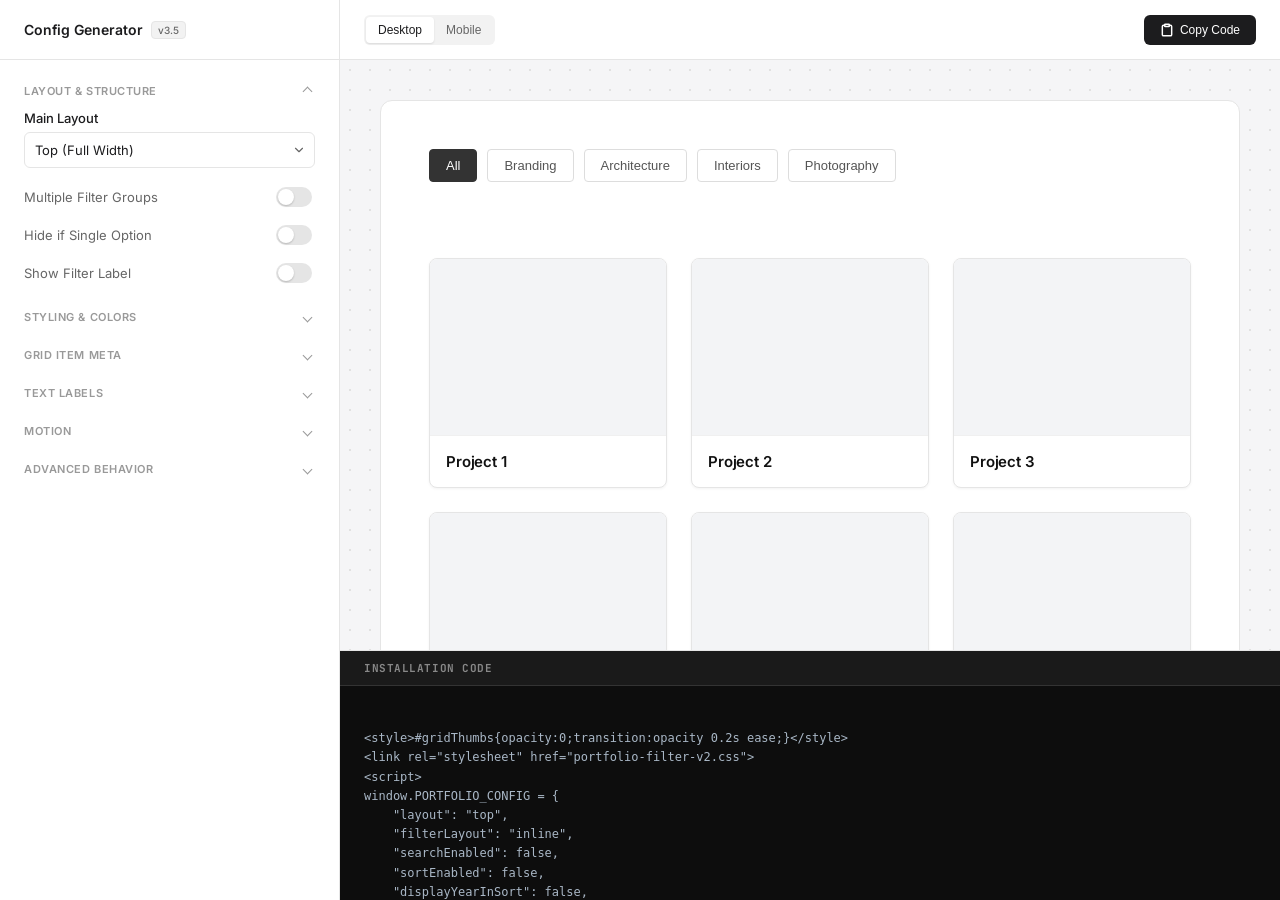
==== commit ee4c457b: "feat: fixed sidebar header on mobile, full-height sidebar, toggle defaults off config-generator-v3.h" ====
--- a/config-generator-v3.html
+++ b/config-generator-v3.html
@@ -375,9 +375,26 @@
         .mobile-copy-btn { display: none; }
 
         @media (max-width: 1023px) {
-            body { flex-direction: column; overflow: auto; height: auto; }
-            .sidebar { width: 100%; height: auto; border-right: none; }
+            body { flex-direction: column; height: 100vh; overflow: hidden; }
             .main-content { display: none; }
+
+            /* Sidebar: fixed panel, full height above the tab bar */
+            .sidebar {
+                position: fixed;
+                top: 0; left: 0; right: 0;
+                bottom: calc(68px + env(safe-area-inset-bottom));
+                width: 100%;
+                border-right: none;
+                display: none;
+                flex-direction: column;
+                z-index: 50;
+            }
+
+            /* Sidebar header is a flex sibling to sidebar-content,
+               so it stays pinned at the top while only sidebar-content scrolls */
+            .sidebar-header {
+                flex-shrink: 0;
+            }
 
             /* Tab bar */
             .mobile-tabs {
@@ -424,19 +441,32 @@
             .tab-btn.active svg { opacity: 1; }
 
             /* Show Copy Code button inside sidebar header on mobile */
-            .mobile-copy-btn {
+            .mobile-copy-btn { display: flex; }
+
+            /* Settings tab */
+            body.tab-edit .sidebar { display: flex; }
+            body.tab-edit .main-content { display: none; }
+
+            /* Preview tab */
+            body.tab-preview .sidebar { display: none; }
+            body.tab-preview .main-content {
                 display: flex;
-            }
-
-            body.tab-edit .sidebar { display: flex; padding-bottom: 80px; }
-            body.tab-edit .main-content { display: none; }
-
-            body.tab-preview .sidebar { display: none; }
-            body.tab-preview .main-content { display: flex; height: 100vh; padding-bottom: 76px; }
+                position: fixed;
+                top: 0; left: 0; right: 0;
+                bottom: calc(68px + env(safe-area-inset-bottom));
+                height: auto;
+            }
             body.tab-preview .code-drawer { display: none; }
 
+            /* Code tab */
             body.tab-code .sidebar { display: none; }
-            body.tab-code .main-content { display: flex; height: 100vh; padding-bottom: 76px; }
+            body.tab-code .main-content {
+                display: flex;
+                position: fixed;
+                top: 0; left: 0; right: 0;
+                bottom: calc(68px + env(safe-area-inset-bottom));
+                height: auto;
+            }
             body.tab-code .preview-container { display: none; }
             body.tab-code .code-drawer { flex: 1; height: auto; }
         }
@@ -996,7 +1026,7 @@
 
                     <div class="toggle-row"><label>Search Bar</label><input type="checkbox" id="searchEnabled"></div>
                     <div class="toggle-row"><label>Sorting</label><input type="checkbox" id="sortEnabled"></div>
-                    <div class="toggle-row"><label>Show Year in Sort</label><input type="checkbox" id="displayYearInSort" checked></div>
+                    <div class="toggle-row"><label>Show Year in Sort</label><input type="checkbox" id="displayYearInSort"></div>
                     <div class="toggle-row"><label>Reset Button</label><input type="checkbox" id="showResetButton"></div>
                     <div class="toggle-row"><label>Multi-Select</label><input type="checkbox" id="allowMultiSelect"></div>
                     <div class="toggle-row"><label>Show Item Counts</label><input type="checkbox" id="showItemCounts"></div>
@@ -1034,7 +1064,7 @@
                     </div>
                     <div class="control-row"><label>Items Per Page</label><input type="number" id="itemsPerPage" value="8"></div>
                     <div class="control-row"><label>Load Button Text</label><input type="text" id="loadMoreLabel" value="Load More Projects"></div>
-                    <div class="toggle-row"><label>Show Progress Text</label><input type="checkbox" id="showProgress" checked></div>
+                    <div class="toggle-row"><label>Show Progress Text</label><input type="checkbox" id="showProgress"></div>
                 </div>
             </div>
 
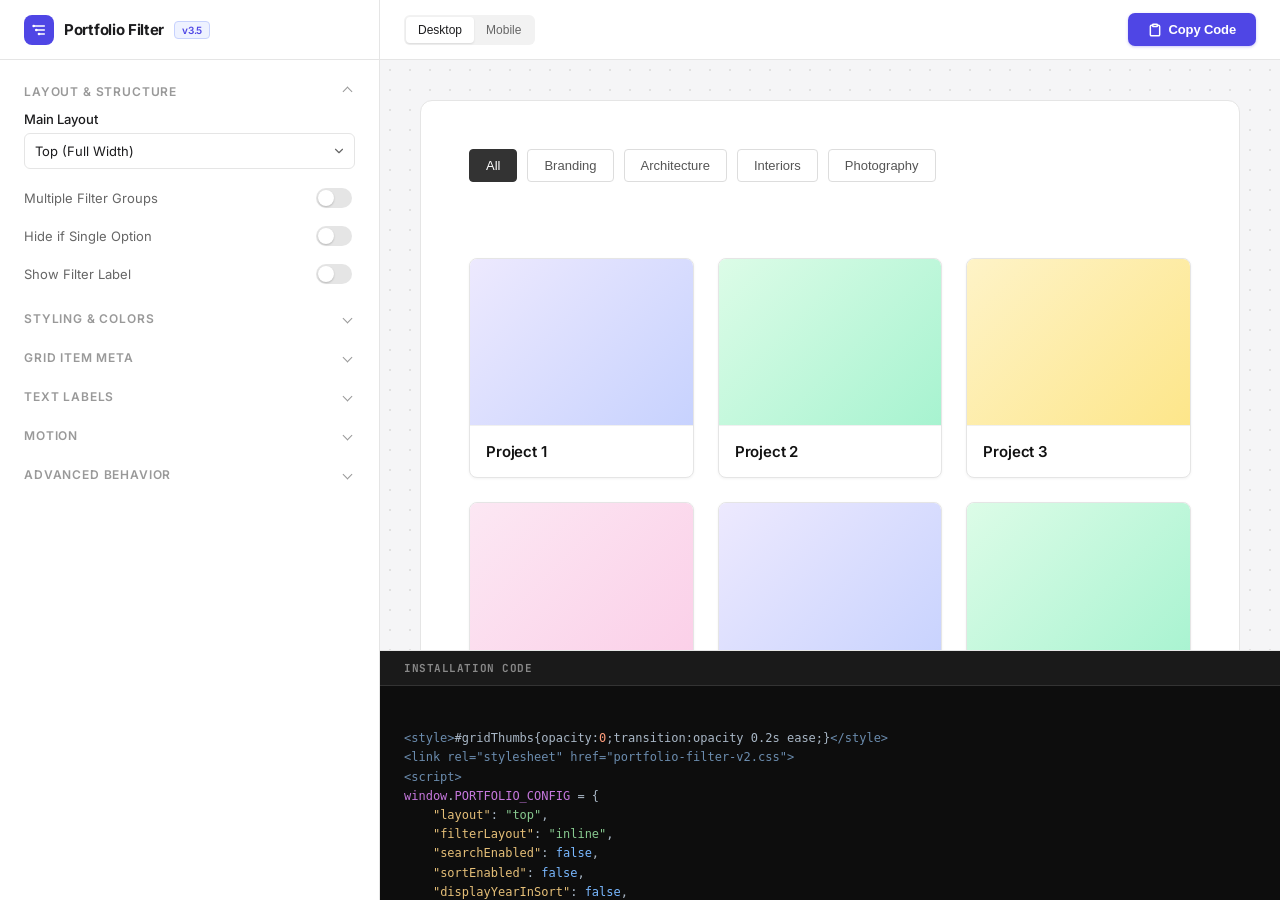
==== commit 9fd66bd3: "design: polish config UI and add design guide - Accent color updated from near-black to Indigo (#4F4" ====
--- a/config-generator-v3.html
+++ b/config-generator-v3.html
@@ -3,7 +3,7 @@
 <head>
     <meta charset="UTF-8" />
     <meta name="viewport" content="width=device-width, initial-scale=1.0" />
-    <title>Config Generator v3.5 (Premium UI)</title>
+    <title>Portfolio Filter — Config Generator v3.5</title>
 
     <link rel="preconnect" href="https://fonts.googleapis.com">
     <link rel="preconnect" href="https://fonts.gstatic.com" crossorigin>
@@ -19,15 +19,16 @@
             --text-tertiary: #999999;
             --border-light: #E5E5E5;
             --border-hover: #D4D4D4;
-            --border-active: #1C1C1E;
-            --accent: #1C1C1E;
+            --border-active: #4F46E5;
+            --accent: #4F46E5;
+            --accent-hover: #4338CA;
             --accent-contrast: #FFFFFF;
             --shadow-sm: 0 1px 2px rgba(0,0,0,0.04);
             --shadow-md: 0 4px 6px -1px rgba(0,0,0,0.05), 0 2px 4px -1px rgba(0,0,0,0.03);
             --radius-sm: 6px;
             --radius-md: 8px;
             --radius-lg: 12px;
-            --sidebar-width: 340px;
+            --sidebar-width: 380px;
             --header-height: 60px;
         }
 
@@ -68,22 +69,34 @@
         }
 
         .sidebar-header h2 {
-            font-size: 14px;
-            font-weight: 600;
+            font-size: 15px;
+            font-weight: 700;
             margin: 0;
             display: flex;
             align-items: center;
-            gap: 8px;
+            gap: 10px;
+            letter-spacing: -0.02em;
+        }
+
+        .brand-icon {
+            width: 30px; height: 30px;
+            background: var(--accent);
+            color: #fff;
+            border-radius: 8px;
+            display: inline-flex;
+            align-items: center;
+            justify-content: center;
+            flex-shrink: 0;
         }
 
         .sidebar-header .badge {
             font-size: 10px;
-            background: #F2F2F2;
-            padding: 2px 6px;
+            background: #EEF2FF;
+            padding: 2px 7px;
             border-radius: 4px;
-            color: var(--text-secondary);
-            font-weight: 500;
-            border: 1px solid #E5E5E5;
+            color: var(--accent);
+            font-weight: 600;
+            border: 1px solid #C7D2FE;
         }
 
         .sidebar-content {
@@ -99,10 +112,10 @@
         .group { margin-bottom: 24px; }
 
         .group-header {
-            font-size: 11px;
+            font-size: 12px;
             font-weight: 600;
             text-transform: uppercase;
-            letter-spacing: 0.05em;
+            letter-spacing: 0.07em;
             color: var(--text-tertiary);
             margin-bottom: 12px;
             cursor: pointer;
@@ -162,7 +175,7 @@
         }
 
         input:hover, select:hover { border-color: var(--border-hover); }
-        input:focus, select:focus { border-color: var(--border-active); box-shadow: 0 0 0 3px rgba(0,0,0,0.05); }
+        input:focus, select:focus { border-color: var(--border-active); box-shadow: 0 0 0 3px rgba(79,70,229,0.1); }
 
         select {
             background-image: url("data:image/svg+xml;charset=UTF-8,%3csvg xmlns='http://www.w3.org/2000/svg' viewBox='0 0 24 24' fill='none' stroke='%23666' stroke-width='2' stroke-linecap='round' stroke-linejoin='round'%3e%3cpolyline points='6 9 12 15 18 9'%3e%3c/polyline%3e%3c/svg%3e");
@@ -288,19 +301,21 @@
             background: var(--accent);
             color: var(--accent-contrast);
             border: none;
-            padding: 8px 16px;
-            border-radius: 6px;
-            font-weight: 500;
-            font-size: 12px;
+            padding: 9px 20px;
+            border-radius: 7px;
+            font-weight: 600;
+            font-size: 13px;
+            letter-spacing: -0.01em;
             cursor: pointer;
             display: flex;
             align-items: center;
-            gap: 6px;
-            transition: transform 0.1s, opacity 0.2s;
-        }
-        .copy-btn:hover { opacity: 0.9; }
-        .copy-btn:active { transform: scale(0.98); }
-        .copy-btn.copied { background: #10B981; }
+            gap: 7px;
+            transition: transform 0.1s, background 0.2s;
+            box-shadow: 0 1px 3px rgba(79,70,229,0.3);
+        }
+        .copy-btn:hover { background: var(--accent-hover); }
+        .copy-btn:active { transform: scale(0.97); }
+        .copy-btn.copied { background: #10B981; box-shadow: 0 1px 3px rgba(16,185,129,0.3); }
 
         .preview-container {
             flex: 1;
@@ -370,6 +385,14 @@
             line-height: 1.6;
             color: #A9B7C6;
         }
+
+        /* --- SYNTAX HIGHLIGHTING --- */
+        #codeOutput .hl-key   { color: #E5BF78; }   /* amber  — JSON keys   */
+        #codeOutput .hl-str   { color: #87C98F; }   /* green  — strings     */
+        #codeOutput .hl-bool  { color: #79B8FF; }   /* blue   — booleans    */
+        #codeOutput .hl-num   { color: #FF9D7C; }   /* orange — numbers     */
+        #codeOutput .hl-tag   { color: #6B8CAE; }   /* slate  — HTML tags   */
+        #codeOutput .hl-kw    { color: #C678DD; }   /* purple — JS keywords */
 
         .mobile-tabs { display: none; }
         .mobile-copy-btn { display: none; }
@@ -512,10 +535,14 @@
         .mock-item-image-placeholder {
             width: 100%;
             aspect-ratio: 4/3;
-            background: #F3F4F6;
+            background: linear-gradient(135deg, #EDE9FE 0%, #C7D2FE 100%);
             position: relative;
             border-bottom: 1px solid #F0F0F0;
         }
+        .mock-item:nth-child(4n+1) .mock-item-image-placeholder { background: linear-gradient(135deg, #EDE9FE 0%, #C7D2FE 100%); }
+        .mock-item:nth-child(4n+2) .mock-item-image-placeholder { background: linear-gradient(135deg, #DCFCE7 0%, #A7F3D0 100%); }
+        .mock-item:nth-child(4n+3) .mock-item-image-placeholder { background: linear-gradient(135deg, #FEF3C7 0%, #FDE68A 100%); }
+        .mock-item:nth-child(4n+4) .mock-item-image-placeholder { background: linear-gradient(135deg, #FCE7F3 0%, #FBCFE8 100%); }
 
         .mock-item-txt {
             padding: 16px;
@@ -737,6 +764,27 @@
         .mock-load-btn:hover { opacity: 0.9; }
         .mock-pagination { margin-top: 40px; display: flex; flex-direction: column; align-items: flex-end; width: 100%; }
         .mock-pag-txt { margin-bottom: 12px; font-size: 12px; color: #666; }
+
+        /* Topbar inline: one filter group per full row (mirrors real plugin behaviour) */
+        .mock-controls-left.inline-layout .mock-filter-group {
+            width: 100%;
+        }
+
+        /* Sidebar filter direction */
+        .mock-controls.filter-dir-vertical .mock-options {
+            flex-direction: column;
+            align-items: flex-start;
+        }
+        .mock-controls.filter-dir-horizontal .mock-options {
+            flex-direction: row;
+            flex-wrap: wrap;
+        }
+        /* Subcategories always vertical */
+        .mock-controls.filter-dir-vertical .mock-sub-options,
+        .mock-controls.filter-dir-horizontal .mock-sub-options {
+            flex-direction: column;
+            align-items: flex-start;
+        }
 
         /* Grid — responsive: 3 cols wide, 2 cols medium, 1 col narrow */
         .mock-grid {
@@ -793,7 +841,12 @@
 
     <div class="sidebar">
         <div class="sidebar-header">
-            <h2>Config Generator <span class="badge">v3.5</span></h2>
+            <h2>
+                <span class="brand-icon">
+                    <svg width="16" height="16" viewBox="0 0 24 24" fill="none" stroke="currentColor" stroke-width="2.2" stroke-linecap="round" stroke-linejoin="round"><line x1="4" y1="6" x2="20" y2="6"/><line x1="8" y1="12" x2="20" y2="12"/><line x1="12" y1="18" x2="20" y2="18"/><circle cx="4" cy="6" r="2" fill="currentColor" stroke="none"/><circle cx="8" cy="12" r="2" fill="currentColor" stroke="none"/><circle cx="12" cy="18" r="2" fill="currentColor" stroke="none"/></svg>
+                </span>
+                Portfolio Filter <span class="badge">v3.5</span>
+            </h2>
             <button class="copy-btn mobile-copy-btn" id="mobileCopyBtn" onclick="copyCode()">
                 <svg width="14" height="14" viewBox="0 0 24 24" fill="none" stroke="currentColor" stroke-width="2.5" stroke-linecap="round" stroke-linejoin="round"><path d="M16 4h2a2 2 0 0 1 2 2v14a2 2 0 0 1-2 2H6a2 2 0 0 1-2-2V6a2 2 0 0 1 2-2h2"></path><rect x="8" y="2" width="8" height="4" rx="1" ry="1"></rect></svg>
                 Copy Code
@@ -843,6 +896,14 @@
                     <div class="control-row" id="gridWidthRow" style="display:none;">
                         <label>Grid Width (%)</label>
                         <input type="number" id="gridWidthPercent" value="70" min="10" max="90">
+                    </div>
+                    <div class="control-row" id="filterDirectionRow" style="display:none;">
+                        <label>Filter Options Layout</label>
+                        <select id="filterDirection">
+                            <option value="vertical" selected>Vertical (one per row)</option>
+                            <option value="horizontal">Horizontal (wrap)</option>
+                        </select>
+                        <div class="helper-text">How filter options are displayed in the sidebar.</div>
                     </div>
                 </div>
             </div>
@@ -1172,6 +1233,29 @@
           })
         }
 
+        let rawCode = ''
+
+        /* --- SYNTAX HIGHLIGHTER --- */
+        function highlightCode(text) {
+          const esc = s => s.replace(/&/g, '&amp;').replace(/</g, '&lt;').replace(/>/g, '&gt;')
+          return text.split('\n').map(line => {
+            let h = esc(line)
+            // HTML tags (escaped angle brackets)
+            h = h.replace(/(&lt;\/?[\w][^&]*?&gt;)/g, '<span class="hl-tag">$1</span>')
+            // JSON keys: "word":
+            h = h.replace(/("(?:[^"\\]|\\.)+")(\s*:)/g, '<span class="hl-key">$1</span>$2')
+            // String values after colon
+            h = h.replace(/(:\s*)("(?:[^"\\]|\\.)*")/g, (_, pre, str) => `${pre}<span class="hl-str">${str}</span>`)
+            // Booleans + null
+            h = h.replace(/(:\s*)(true|false|null)(\b)/g, '$1<span class="hl-bool">$2</span>$3')
+            // Numbers
+            h = h.replace(/(:\s*)(-?\d+(?:\.\d+)?)/g, '$1<span class="hl-num">$2</span>')
+            // JS keywords
+            h = h.replace(/\b(window|PORTFOLIO_CONFIG|defer)\b/g, '<span class="hl-kw">$1</span>')
+            return h
+          }).join('\n')
+        }
+
         let sortInitialized = false
         let groupOpenState = {}
         let lastLayout = null
@@ -1389,8 +1473,10 @@
             container.appendChild(toggle)
           }
 
-          /* "All" Button Logic */
-          const allBtn = createFilterControl(config.textLabels.allText, key, true)
+          /* "All" Button Logic — primary group uses configured allText,
+             secondary groups always show plain "All" */
+          const groupAllText = orderIndex === 0 ? config.textLabels.allText : 'All'
+          const allBtn = createFilterControl(groupAllText, key, true)
 
           if (isDropdown) {
             const head = document.createElement('div')
@@ -1611,7 +1697,7 @@
               topRow.className = 'mock-controls-top-row'
 
               const leftCol = document.createElement('div')
-              leftCol.className = 'mock-controls-left'
+              leftCol.className = 'mock-controls-left' + (config.filterLayout === 'inline' ? ' inline-layout' : '')
 
               const rightCol = document.createElement('div')
               rightCol.className = 'mock-controls-right'
@@ -1665,6 +1751,9 @@
 
           } else {
               // Sidebar Layout (Standard Column)
+              const filterDir = config.layout === 'sidebar' ? (config.filterDirection || 'vertical') : null
+              if (filterDir) controls.classList.add(`filter-dir-${filterDir}`)
+
               if (config.searchEnabled) {
                 const s = document.createElement('input')
                 s.id = 'mockSearchInput'
@@ -1819,7 +1908,16 @@
           if (!shown.length) {
             const empty = document.createElement('div')
             empty.className = 'mock-empty'
-            empty.textContent = config.noResultsText || 'No results found.'
+            const emptyMsg = document.createElement('p')
+            emptyMsg.style.margin = '0 0 12px'
+            emptyMsg.textContent = config.noResultsText || 'No results found.'
+            empty.appendChild(emptyMsg)
+            const emptyReset = document.createElement('button')
+            emptyReset.className = 'mock-load-btn'
+            emptyReset.style.cssText = 'display:block; margin:0 auto; background:none; border:none; text-decoration:underline; cursor:pointer; font-size:12px; color:#888; padding:0;'
+            emptyReset.textContent = config.textLabels?.resetText || 'Reset All'
+            emptyReset.onclick = () => { resetFilters(); renderMock() }
+            empty.appendChild(emptyReset)
             contentCol.appendChild(empty)
           }
 
@@ -1888,6 +1986,7 @@
             if (document.getElementById('stickySpacingRow')) document.getElementById('stickySpacingRow').style.display = (isSidebar && document.getElementById('stickySidebar').checked) ? 'block' : 'none'
             if (document.getElementById('sidebarWidthRow')) document.getElementById('sidebarWidthRow').style.display = isSidebar ? 'flex' : 'none'
             if (document.getElementById('gridWidthRow')) document.getElementById('gridWidthRow').style.display = isSidebar ? 'flex' : 'none'
+            if (document.getElementById('filterDirectionRow')) document.getElementById('filterDirectionRow').style.display = isSidebar ? 'block' : 'none'
 
             // Truncate Logic
             if (document.getElementById('truncateSettings')) document.getElementById('truncateSettings').style.display = document.getElementById('truncateFilters').checked ? 'block' : 'none'
@@ -1917,6 +2016,7 @@
               desktopInlineVariant: inlineVariantValue,
               noResultsText: document.getElementById('noResultsText').value,
               randomOrder: document.getElementById('randomOrder').checked,
+              filterDirection: document.getElementById('filterDirection')?.value || 'vertical',
               stickySidebar: document.getElementById('stickySidebar').checked,
               stickyTopSpacing: safeInt('stickyTopSpacing', 20),
               truncateFilters: document.getElementById('truncateFilters').checked,
@@ -2026,6 +2126,7 @@
             desktopInlineVariant: config.desktopInlineVariant,
             noResultsText: config.noResultsText,
             randomOrder: config.randomOrder,
+            filterDirection: config.filterDirection,
             stickySidebar: config.stickySidebar,
             stickyTopSpacing: config.stickyTopSpacing,
             truncateFilters: config.truncateFilters,
@@ -2045,7 +2146,8 @@
             animationStagger: config.animationStagger
           }
           const js = `\n<style>#gridThumbs{opacity:0;transition:opacity 0.2s ease;}</style>\n<link rel="stylesheet" href="portfolio-filter-v2.css">\n<script>\nwindow.PORTFOLIO_CONFIG = ${JSON.stringify(cfg, null, 4)};\n<\/script>\n<script src="portfolio-filter-v2.js" defer><\/script>`
-          document.getElementById('codeOutput').textContent = js
+          rawCode = js
+          document.getElementById('codeOutput').innerHTML = highlightCode(js)
         }
 
         function initDesktopStyleSelect() {
@@ -2095,7 +2197,7 @@
         }
         window.togGroup = function(h) { h.parentNode.classList.toggle('open') }
         window.copyCode = function() {
-            navigator.clipboard.writeText(document.getElementById('codeOutput').textContent)
+            navigator.clipboard.writeText(rawCode)
             const copiedHTML = `
                 <svg width="14" height="14" viewBox="0 0 24 24" fill="none" stroke="currentColor" stroke-width="2.5" stroke-linecap="round" stroke-linejoin="round"><polyline points="20 6 9 17 4 12"></polyline></svg>
                 Copied!
--- a/portfolio-filter-v2.css
+++ b/portfolio-filter-v2.css
@@ -40,7 +40,7 @@
     box-sizing: border-box;
 }
 
-@media (max-width: 1023px) {
+@media (max-width: 1024px) {
 
     .page-section .content:has(.portfolio-main-wrapper),
     .page-section .content.portfolio-section-has-main-wrapper {
@@ -75,6 +75,7 @@
 .portfolio-main-wrapper.layout-top .portfolio-control-panel {
     width: 100%;
     margin-bottom: 30px;
+    z-index: 9;
 }
 
 .portfolio-main-wrapper.layout-top .portfolio-content-col {
@@ -133,7 +134,7 @@
 }
 
 /* Mobile: Stack everything */
-@media (max-width: 1023px) {
+@media (max-width: 1024px) {
     .portfolio-main-wrapper.layout-sidebar {
         flex-direction: column;
     }
@@ -410,6 +411,12 @@
     font-size: 14px;
 }
 
+/* Reset button always shown inside empty-state — centred and separated */
+.pf-no-results-reset {
+    display: block;
+    margin: 12px auto 0;
+}
+
 /* Meta Data Injection */
 .portfolio-item-tags,
 .portfolio-item-year,
@@ -797,6 +804,10 @@
     margin-bottom: 0;
 }
 
+.portfolio-main-wrapper.layout-sidebar .filter-group-container {
+    width: 100%;
+}
+
 .filter-options {
     gap: var(--pf-gap);
     justify-content: var(--pf-align);
@@ -858,7 +869,7 @@
 }
 
 /* Mobile: revert subcategory bar to normal in-flow layout */
-@media (max-width: 1023px) {
+@media (max-width: 1024px) {
     .portfolio-control-panel.pf-topbar.layout-inline .filter-options.children {
         position: static;
         flex-direction: column;
@@ -923,7 +934,7 @@
     transform: rotate(180deg);
 }
 
-@media (max-width: 1023px) {
+@media (max-width: 1024px) {
     .portfolio-control-panel:not(.mobile-style-checkbox) .filter-options {
         flex-wrap: var(--pf-mobile-wrap);
         overflow-x: var(--pf-mobile-overflow);
@@ -1128,7 +1139,7 @@
     margin-bottom: 0;
 }
 
-@media (min-width: 1024px) {
+@media (min-width: 1025px) {
     .portfolio-control-panel.pf-topbar .pf-topbar-right .search-group input,
     .portfolio-control-panel.pf-topbar .pf-topbar-right .sort-group select {
         width: 220px;
@@ -1141,12 +1152,20 @@
     flex: 0 0 auto;
 }
 
+/* Topbar inline: one filter group occupies a full row for clarity.
+   Inline buttons expand horizontally; mixing groups on the same row
+   makes it impossible to tell where one group ends and another begins. */
+.portfolio-control-panel.pf-topbar.layout-inline .filter-group-container {
+    width: 100%;
+}
+
 /* Topbar checkbox dropdown */
 .portfolio-control-panel.pf-checkbox-dropdown .filter-group-container {
     flex: 0 0 auto;
 }
 
-.portfolio-control-panel.pf-checkbox-dropdown .pf-caret {
+/* Higher specificity needed to override the layout-checkbox display:none rule */
+.portfolio-control-panel.layout-checkbox.pf-checkbox-dropdown .pf-caret {
     display: inline-block;
 }
 
@@ -1157,18 +1176,30 @@
 }
 
 .portfolio-control-panel.pf-checkbox-dropdown .filter-dropdown-content {
-    min-width: 220px;
-    overflow-y: auto;
+    /* max-width instead of min-width: constrains without forcing unnecessary width */
+    max-width: 300px;
+    /* overflow stays hidden during the open animation to prevent scrollbar flash;
+       overflow-y: auto is applied on the open state only, below */
     flex-direction: column;
     align-items: flex-start;
     flex-wrap: nowrap;
 }
 
+/* Prevent long labels from wrapping inside the checkbox dropdown */
+.portfolio-control-panel.pf-checkbox-dropdown .filter-label-checkbox {
+    white-space: nowrap;
+    overflow: hidden;
+    text-overflow: ellipsis;
+    max-width: 100%;
+}
+
 .portfolio-control-panel.pf-checkbox-dropdown .filter-group-container.open .filter-dropdown-content {
     max-height: 280px;
-}
-
-@media (min-width: 1024px) {
+    /* Only enable scroll when open — avoids flash during the open animation */
+    overflow-y: auto;
+}
+
+@media (min-width: 1025px) {
     .portfolio-control-panel.pf-topbar.layout-dropdown .filter-group-container,
     .portfolio-control-panel.pf-topbar.pf-checkbox-dropdown .filter-group-container {
         position: relative;
@@ -1183,7 +1214,7 @@
     }
 }
 
-@media (max-width: 1023px) {
+@media (max-width: 1024px) {
     .portfolio-control-panel.pf-topbar .pf-topbar-row {
         flex-direction: column;
         align-items: stretch;
@@ -1225,3 +1256,51 @@
         flex: 1 1 100%;
     }
 }
+
+/* ─── SIDEBAR: FILTER DIRECTION ───────────────────────────────────────────── */
+
+/* Vertical (default): each option on its own row */
+.portfolio-main-wrapper.layout-sidebar .portfolio-control-panel.filter-dir-vertical .filter-options {
+    flex-direction: column;
+    align-items: flex-start;
+}
+
+/* Horizontal: options wrap across the row */
+.portfolio-main-wrapper.layout-sidebar .portfolio-control-panel.filter-dir-horizontal .filter-options {
+    flex-direction: row;
+    flex-wrap: wrap;
+}
+
+/* Subcategories are always vertical in sidebar regardless of direction setting */
+.portfolio-main-wrapper.layout-sidebar .filter-options.children {
+    flex-direction: column !important;
+    align-items: flex-start;
+}
+
+/* ─── SIDEBAR: SCROLLABLE WHEN TALLER THAN VIEWPORT (desktop) ─────────────── */
+@media (min-width: 1025px) {
+    .portfolio-main-wrapper.layout-sidebar .portfolio-control-panel {
+        max-height: 100vh;
+        overflow-y: auto;
+        /* Scrollbar hidden by default, appears on hover */
+        scrollbar-width: thin;
+        scrollbar-color: transparent transparent;
+    }
+    .portfolio-main-wrapper.layout-sidebar .portfolio-control-panel:hover {
+        scrollbar-color: rgba(0,0,0,0.2) transparent;
+    }
+    .portfolio-main-wrapper.layout-sidebar .portfolio-control-panel::-webkit-scrollbar { width: 4px; }
+    .portfolio-main-wrapper.layout-sidebar .portfolio-control-panel::-webkit-scrollbar-track { background: transparent; }
+    .portfolio-main-wrapper.layout-sidebar .portfolio-control-panel::-webkit-scrollbar-thumb { background-color: transparent; border-radius: 20px; }
+    .portfolio-main-wrapper.layout-sidebar .portfolio-control-panel:hover::-webkit-scrollbar-thumb { background-color: rgba(0,0,0,0.2); }
+}
+
+/* ─── SIDEBAR STICKY: DISABLE ON MOBILE ───────────────────────────────────── */
+@media (max-width: 1024px) {
+    .pf-sticky-enabled.layout-sidebar .portfolio-control-panel,
+    .pf-sticky-enabled.layout-sidebar .portfolio-control-panel.pf-sticky {
+        position: static;
+        max-height: none;
+        overflow-y: visible;
+    }
+}
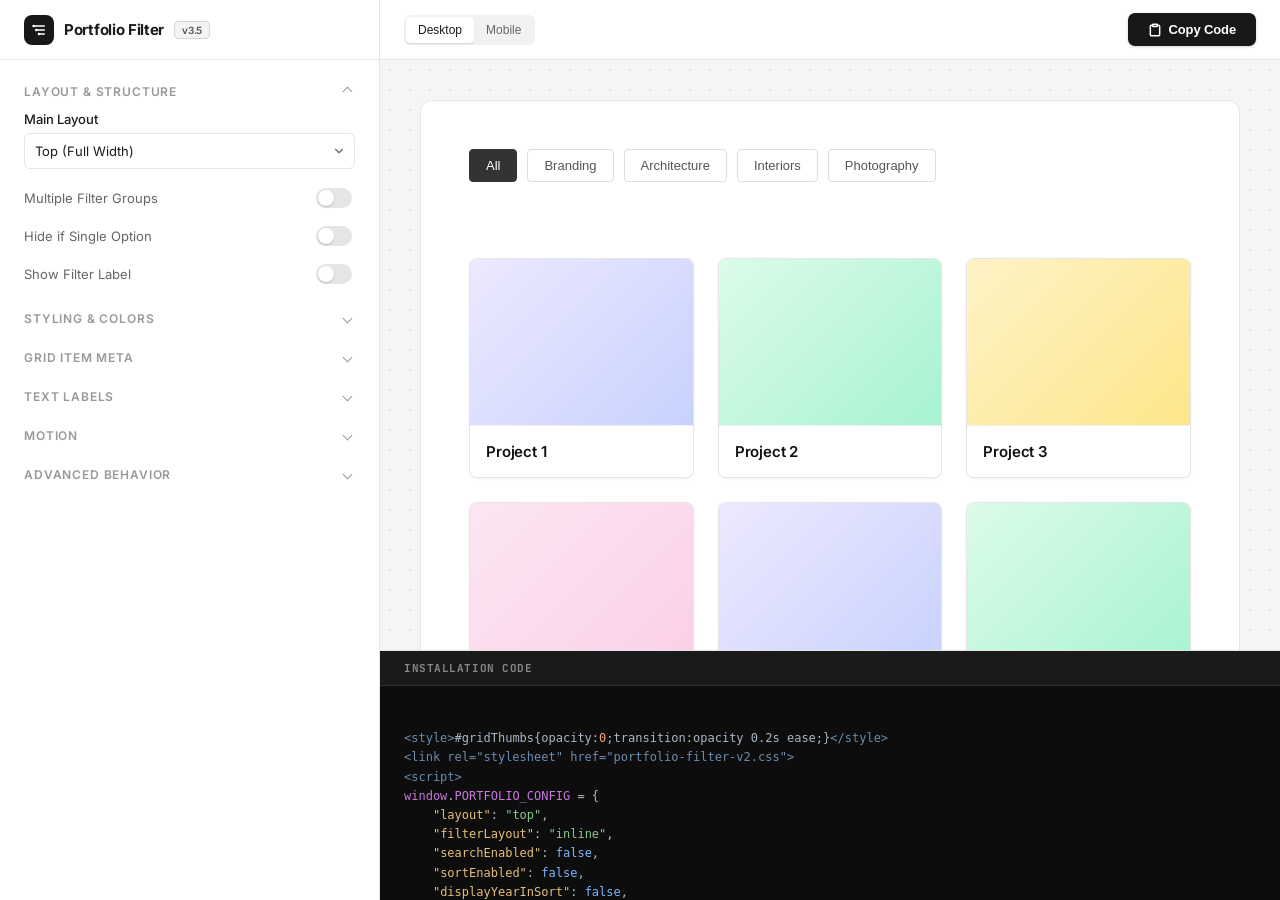
==== commit be3e79a9: "design: switch accent from indigo to zinc-900 (near-black) - --accent updated to #18181B (Zinc-900)," ====
--- a/config-generator-v3.html
+++ b/config-generator-v3.html
@@ -19,9 +19,9 @@
             --text-tertiary: #999999;
             --border-light: #E5E5E5;
             --border-hover: #D4D4D4;
-            --border-active: #4F46E5;
-            --accent: #4F46E5;
-            --accent-hover: #4338CA;
+            --border-active: #18181B;
+            --accent: #18181B;
+            --accent-hover: #09090B;
             --accent-contrast: #FFFFFF;
             --shadow-sm: 0 1px 2px rgba(0,0,0,0.04);
             --shadow-md: 0 4px 6px -1px rgba(0,0,0,0.05), 0 2px 4px -1px rgba(0,0,0,0.03);
@@ -91,12 +91,12 @@
 
         .sidebar-header .badge {
             font-size: 10px;
-            background: #EEF2FF;
+            background: #F4F4F5;
             padding: 2px 7px;
             border-radius: 4px;
-            color: var(--accent);
+            color: #52525B;
             font-weight: 600;
-            border: 1px solid #C7D2FE;
+            border: 1px solid #D4D4D8;
         }
 
         .sidebar-content {
@@ -175,7 +175,7 @@
         }
 
         input:hover, select:hover { border-color: var(--border-hover); }
-        input:focus, select:focus { border-color: var(--border-active); box-shadow: 0 0 0 3px rgba(79,70,229,0.1); }
+        input:focus, select:focus { border-color: var(--border-active); box-shadow: 0 0 0 3px rgba(0,0,0,0.08); }
 
         select {
             background-image: url("data:image/svg+xml;charset=UTF-8,%3csvg xmlns='http://www.w3.org/2000/svg' viewBox='0 0 24 24' fill='none' stroke='%23666' stroke-width='2' stroke-linecap='round' stroke-linejoin='round'%3e%3cpolyline points='6 9 12 15 18 9'%3e%3c/polyline%3e%3c/svg%3e");
@@ -311,11 +311,11 @@
             align-items: center;
             gap: 7px;
             transition: transform 0.1s, background 0.2s;
-            box-shadow: 0 1px 3px rgba(79,70,229,0.3);
+            box-shadow: 0 1px 3px rgba(0,0,0,0.18);
         }
         .copy-btn:hover { background: var(--accent-hover); }
         .copy-btn:active { transform: scale(0.97); }
-        .copy-btn.copied { background: #10B981; box-shadow: 0 1px 3px rgba(16,185,129,0.3); }
+        .copy-btn.copied { background: #0EA5E9; box-shadow: 0 1px 3px rgba(14,165,233,0.3); }
 
         .preview-container {
             flex: 1;
